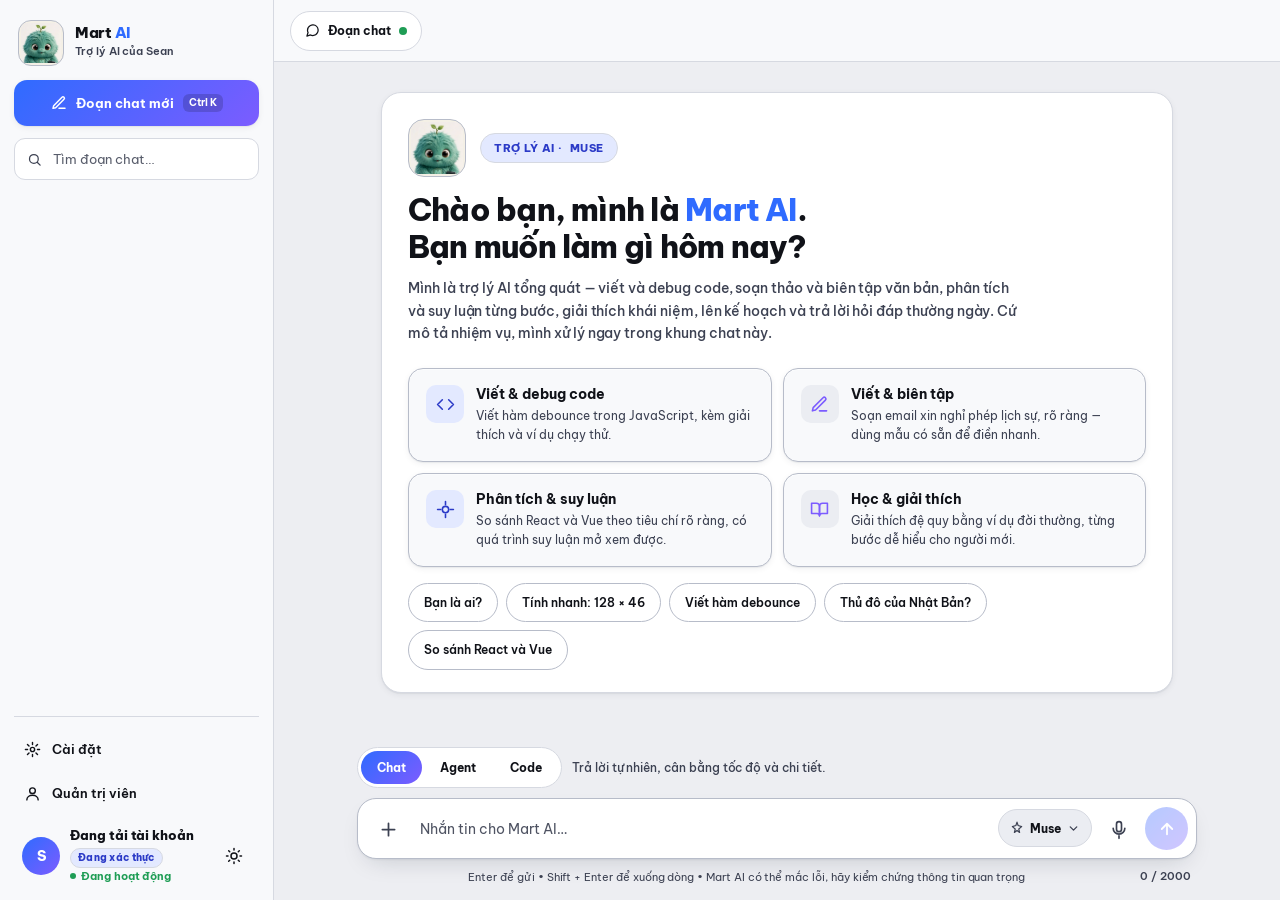
==== muse_router_engine/web/index.html @ 209fff78 "perf(web): shrink chat mascot and remove embedded video" ====
<!doctype html>
<html lang="vi" data-theme="light">
<head>
<meta charset="utf-8" />
<meta name="viewport" content="width=device-width, initial-scale=1, viewport-fit=cover" />
<meta name="color-scheme" content="light dark" />
<link rel="icon" href="[data-uri]" />
<title>Mart AI — Trợ lý AI</title>
<link rel="preconnect" href="https://fonts.googleapis.com" />
<link rel="preconnect" href="https://fonts.gstatic.com" crossorigin />
<link href="https://fonts.googleapis.com/css2?family=Be+Vietnam+Pro:wght@400;500;600;700;800;900&family=JetBrains+Mono:wght@400;600&display=swap" rel="stylesheet" />
<style>
:root, :root[data-theme="light"]{
  --bg:#EDEEF2; --bg-soft:#DFE1E9;
  --surface:#FFFFFF; --surface-2:#EBEDF2; --surface-3:#F8F9FB;
  --ink:#101218; --ink-2:#3C4152; --ink-3:#5B6172;
  --line:#D6D9E1; --line-strong:#B7BCC9;
  --brand:#2F6BFF; --brand-2:#7C5CFF; --brand-deep:#1E4FD6;
  --brand-soft:#E3E9FF; --brand-ink:#2B3AC7; --on-brand:#FFFFFF;
  --grad:linear-gradient(135deg,#2F6BFF 0%,#7C5CFF 100%);
  --accent:#7C5CFF;
  --green:#1F9D55; --green-soft:#DFF5E7;
  --danger:#B3261E;
  --code-bg:#0D1420;
  --shadow-sm:0 1px 2px rgba(15,27,45,.07),0 4px 14px rgba(15,27,45,.07);
  --shadow-md:0 2px 6px rgba(15,27,45,.08),0 16px 38px -14px rgba(15,27,45,.18);
  --shadow-lg:0 24px 60px -16px rgba(15,27,45,.28);
  --r-lg:18px; --r-md:14px; --r-sm:10px;
}
:root[data-theme="dark"]{
  --bg:#0A0C11; --bg-soft:#10131A;
  --surface:#171A22; --surface-2:#21252F; --surface-3:#12141A;
  --ink:#F5F6FA; --ink-2:#C6CAD4; --ink-3:#9BA1AF;
  --line:#2E333F; --line-strong:#454B59;
  --brand:#5B8CFF; --brand-2:#A78BFA; --brand-deep:#5B8CFF;
  --brand-soft:#262C52; --brand-ink:#B9C6FF; --on-brand:#FFFFFF;
  --grad:linear-gradient(135deg,#2F6BFF 0%,#7C5CFF 100%);
  --accent:#A78BFA;
  --green:#34D399; --green-soft:#123527;
  --danger:#FCA5A5;
  --code-bg:#0B0F16;
  --shadow-sm:0 1px 2px rgba(0,0,0,.35),0 4px 14px rgba(0,0,0,.22);
  --shadow-md:0 2px 6px rgba(0,0,0,.4),0 16px 38px -14px rgba(0,0,0,.55);
  --shadow-lg:0 24px 60px -16px rgba(0,0,0,.65);
}
@media (prefers-color-scheme: dark){
  :root:not([data-theme]){
    --bg:#0A0C11; --bg-soft:#10131A;
    --surface:#171A22; --surface-2:#21252F; --surface-3:#12141A;
    --ink:#F5F6FA; --ink-2:#C6CAD4; --ink-3:#9BA1AF;
    --line:#2E333F; --line-strong:#454B59;
    --brand:#5B8CFF; --brand-2:#A78BFA; --brand-deep:#5B8CFF;
    --brand-soft:#262C52; --brand-ink:#B9C6FF; --on-brand:#FFFFFF;
    --grad:linear-gradient(135deg,#2F6BFF 0%,#7C5CFF 100%);
    --accent:#A78BFA;
    --green:#34D399; --green-soft:#123527;
    --danger:#FCA5A5;
    --code-bg:#0B0F16;
    --shadow-sm:0 1px 2px rgba(0,0,0,.35),0 4px 14px rgba(0,0,0,.22);
    --shadow-md:0 2px 6px rgba(0,0,0,.4),0 16px 38px -14px rgba(0,0,0,.55);
    --shadow-lg:0 24px 60px -16px rgba(0,0,0,.65);
  }
}
*{box-sizing:border-box}
html,body{height:100%}
body{margin:0;font-family:"Be Vietnam Pro",system-ui,-apple-system,"Segoe UI",sans-serif;background:var(--bg);color:var(--ink);font-size:16px;line-height:1.65;-webkit-font-smoothing:antialiased;text-rendering:optimizeLegibility}
button{font:inherit;color:inherit;background:none;border:0;cursor:pointer}
input,textarea,select{font:inherit;color:inherit}
::selection{background:var(--brand);color:var(--on-brand)}
svg{flex:none}
h1,h2,h3{margin:0}
code,pre{font-family:"JetBrains Mono",ui-monospace,monospace}

.app{display:grid;grid-template-columns:276px minmax(0,1fr);grid-template-rows:minmax(0,1fr);height:100dvh;overflow:hidden}

/* LEFT */
.sidebar{background:var(--surface-3);border-right:1px solid var(--line-strong);display:flex;flex-direction:column;padding:16px 14px 14px;gap:14px;z-index:40;min-height:0}
.brand{display:flex;align-items:center;gap:11px;padding:2px 6px}
.brand-mark{width:42px;height:42px;border-radius:11px;display:grid;place-items:center;color:var(--on-brand);background:var(--brand);font-weight:900;font-size:18px;letter-spacing:-.04em}
.brand-name{font-size:17.5px;font-weight:800;letter-spacing:-.02em;line-height:1.1}
.brand-name em{font-style:normal;color:var(--brand)}
.brand-sub{font-size:12.5px;color:var(--ink-2);font-weight:600}
.btn-new{display:flex;align-items:center;justify-content:center;gap:9px;width:100%;padding:12px 16px;border-radius:12px;font-weight:700;font-size:14.5px;color:var(--on-brand);background:var(--grad);transition:transform .15s,opacity .15s}
.btn-new:hover{transform:translateY(-1px);opacity:.94}
.btn-new kbd{font-family:inherit;font-size:11px;background:rgba(0,0,0,.16);border-radius:6px;padding:1px 6px;font-weight:700}
.searchbox{display:flex;align-items:center;gap:9px;background:var(--surface);border:1px solid var(--line-strong);border-radius:11px;padding:10px 12px;color:var(--ink-2)}
.searchbox:focus-within{border-color:var(--brand)}
.searchbox input{border:0;background:none;outline:none;width:100%;font-size:14px;color:var(--ink)}
.searchbox input::placeholder{color:var(--ink-2);opacity:.85}
.side-label{font-size:11.5px;font-weight:800;letter-spacing:.09em;text-transform:uppercase;color:var(--ink-2);padding:0 10px;margin:2px 0 7px}
.history{flex:1;overflow-y:auto;min-height:0;display:flex;flex-direction:column;gap:14px;padding-right:2px}
.hist-group{display:flex;flex-direction:column;gap:2px}
.hist-item{display:flex;gap:10px;padding:9px 10px;border-radius:11px;text-align:left;width:100%;transition:background .15s;align-items:flex-start;position:relative}
.hist-item:hover{background:var(--surface-2)}
.hist-item.on{background:var(--brand-soft)}
.hist-ic{width:30px;height:30px;border-radius:8px;background:var(--surface);border:1px solid var(--line);display:grid;place-items:center;color:var(--brand);flex:none;margin-top:1px}
.hist-main{min-width:0;flex:1}
.hist-t{font-size:14px;font-weight:700;line-height:1.4;color:var(--ink);display:-webkit-box;-webkit-line-clamp:1;-webkit-box-orient:vertical;overflow:hidden}
.hist-s{font-size:12.5px;color:var(--ink-2);line-height:1.45;white-space:nowrap;overflow:hidden;text-overflow:ellipsis}
.hist-time{font-size:11.5px;color:var(--ink-2);font-weight:600;flex:none;margin-top:3px;font-variant-numeric:tabular-nums}
.hist-del{position:absolute;right:6px;top:8px;width:24px;height:24px;border-radius:7px;display:none;place-items:center;color:var(--ink-3);background:var(--surface)}
.hist-item:hover .hist-del{display:grid}
.hist-del:hover{color:var(--danger)}
.hist-empty{font-size:13px;color:var(--ink-2);padding:4px 10px}
.side-foot{border-top:1px solid var(--line);padding-top:12px;display:flex;flex-direction:column;gap:2px}
.foot-btn{display:flex;align-items:center;gap:11px;padding:10px 10px;border-radius:10px;font-size:14px;font-weight:600;color:var(--ink);text-align:left;width:100%}
.foot-btn:hover{background:var(--surface-2);color:var(--ink)}
.user-card{display:flex;align-items:center;gap:11px;padding:8px 10px 2px}
.avatar{width:38px;height:38px;border-radius:50%;display:grid;place-items:center;color:var(--on-brand);font-weight:800;font-size:14px;background:var(--grad);flex:none}
.user-card .n{font-size:14px;font-weight:700;line-height:1.2}
.user-card .s{font-size:12.5px;color:var(--green);font-weight:700;display:flex;align-items:center;gap:5px}
.user-card .s::before{content:"";width:6px;height:6px;border-radius:50%;background:var(--green)}

/* CENTER */
.main{display:flex;flex-direction:column;min-width:0;min-height:0;background:var(--bg);position:relative}
.topbar{display:flex;align-items:center;gap:9px;padding:12px 18px;border-bottom:1px solid var(--line-strong);background:var(--surface-3);z-index:20;flex-wrap:wrap}
.pill-chat{display:flex;align-items:center;gap:8px;padding:9px 14px;border-radius:999px;background:var(--surface);border:1px solid var(--line-strong);font-size:13.5px;font-weight:700;color:var(--ink)}
.pill-chat .dotlive{width:8px;height:8px;border-radius:50%;background:var(--green)}
.model-pill{display:flex;align-items:center;gap:7px;padding:9px 13px;border-radius:999px;border:1px solid var(--line-strong);background:var(--surface);font-size:13px;font-weight:700;color:var(--ink-2)}
.model-pill b{color:var(--ink)}
.top-actions{margin-left:auto;display:flex;align-items:center;gap:8px;flex-wrap:wrap}
.chip-btn{display:flex;align-items:center;gap:7px;padding:9px 14px;border-radius:999px;background:var(--surface);border:1px solid var(--line-strong);font-size:13.5px;font-weight:700;color:var(--ink);transition:border-color .15s;max-width:190px}
.chip-btn:hover{border-color:var(--line-strong)}
.chip-btn .lbl{white-space:nowrap;overflow:hidden;text-overflow:ellipsis}
.chip-btn.primary{background:var(--ink);color:var(--bg);border-color:var(--ink)}
.chip-btn .bluedot{width:7px;height:7px;border-radius:50%;background:var(--brand);flex:none}
.icon-btn{width:38px;height:38px;border-radius:10px;display:grid;place-items:center;color:var(--ink);border:1px solid transparent;transition:background .15s,color .15s;position:relative;flex:none}
.icon-btn:hover{background:var(--surface-2);color:var(--ink)}
.only-mobile{display:none}

.chat-scroll{flex:1;min-height:0;overflow-y:auto;scroll-behavior:smooth}
.chat-inner{max-width:800px;margin:0 auto;padding:28px 22px 20px;display:flex;flex-direction:column;gap:24px;width:100%}

/* Welcome */
.welcome{text-align:left;padding:18px 2px 4px;animation:rise .4s ease both}
.welcome .w-top{display:flex;align-items:center;gap:14px;margin-bottom:16px}
.w-av{width:52px;height:52px;border-radius:14px;display:grid;place-items:center;color:var(--on-brand);background:var(--brand);font-weight:900;font-size:22px;flex:none}
.welcome .w-pill{display:inline-flex;align-items:center;gap:7px;font-size:12px;font-weight:800;letter-spacing:.05em;text-transform:uppercase;color:var(--brand-ink);background:var(--brand-soft);border:1px solid var(--line);border-radius:999px;padding:6px 13px}
.welcome h1{font-size:clamp(28px,3.6vw,38px);font-weight:800;letter-spacing:-.025em;line-height:1.2;margin-top:12px;color:var(--ink)}
.welcome h1 .hl{color:var(--brand)}
.welcome p{margin:12px 0 0;font-size:15.5px;color:var(--ink-2);max-width:62ch;line-height:1.7;font-weight:500}
.sugg-grid{display:grid;grid-template-columns:1fr 1fr;gap:11px;margin-top:24px}
.sugg{display:flex;gap:12px;text-align:left;padding:16px 17px;border-radius:var(--r-md);background:var(--surface);border:1px solid var(--line-strong);box-shadow:var(--shadow-sm);transition:border-color .15s,transform .15s;width:100%;align-items:flex-start}
.sugg:hover{border-color:var(--brand);transform:translateY(-2px)}
.sugg .ic{width:38px;height:38px;border-radius:10px;display:grid;place-items:center;flex:none;background:var(--brand-soft);color:var(--brand-ink)}
.sugg .ic.alt{background:var(--surface-2);color:var(--accent)}
.sugg .t{font-size:15px;font-weight:700;line-height:1.35;color:var(--ink);display:block}
.sugg .d{font-size:13.5px;color:var(--ink-2);margin-top:4px;line-height:1.6;display:block}
.chips-row{display:flex;flex-wrap:wrap;gap:8px;margin-top:16px}
.chip-q{padding:9px 15px;border-radius:999px;border:1px solid var(--line-strong);background:var(--surface);font-size:13.5px;font-weight:600;color:var(--ink);transition:all .15s}
.chip-q:hover{border-color:var(--brand);color:var(--brand-ink);background:var(--brand-soft)}

/* Messages */
.msg{display:flex;gap:11px;animation:rise .3s ease both}
@keyframes rise{from{opacity:0;transform:translateY(8px)}to{opacity:1;transform:none}}
.msg .m-av{width:32px;height:32px;border-radius:9px;flex:none;display:grid;place-items:center;font-weight:900;font-size:13px}
.msg.ai .m-av{background:var(--brand);color:var(--on-brand)}
.msg.user{flex-direction:row-reverse}
.msg.user .m-av{background:var(--surface-2);color:var(--ink);border:1px solid var(--line);border-radius:50%;font-size:12px}
.msg .m-body{max-width:min(660px,88%);display:flex;flex-direction:column;gap:6px;min-width:0}
.msg.user .m-body{align-items:flex-end}
.m-name{font-size:12.5px;font-weight:700;color:var(--ink)}
.m-name span{color:var(--ink-2);font-weight:600;margin-left:6px}
.bubble{padding:14px 17px;font-size:15.5px;line-height:1.75;word-break:break-word;color:var(--ink)}
.bubble p{margin:0 0 9px}.bubble p:last-child{margin-bottom:0}
.bubble ul,.bubble ol{margin:4px 0 9px;padding-left:19px}
.bubble li{margin:3px 0}
.bubble code.inline{font-size:13px;background:var(--surface-2);border:1px solid var(--line);padding:1px 6px;border-radius:6px}
.msg.ai .bubble{background:var(--surface);border:1px solid var(--line-strong);box-shadow:var(--shadow-sm);border-radius:4px 14px 14px 14px}
.msg.user .bubble{background:var(--surface-2);border:1px solid var(--line-strong);color:var(--ink);border-radius:14px 4px 14px 14px;white-space:pre-wrap}
.bubble b{font-weight:700}
.bubble .caret{display:inline-block;width:8px;height:15px;background:var(--brand);vertical-align:-2px;margin-left:2px;animation:blinkc .8s steps(1) infinite;border-radius:2px}
@keyframes blinkc{50%{opacity:0}}
.m-actions{display:flex;gap:2px;opacity:0;transition:opacity .15s}
.msg:hover .m-actions{opacity:1}
.m-actions button{width:30px;height:30px;border-radius:8px;display:grid;place-items:center;color:var(--ink-2)}
.m-actions button:hover{background:var(--surface-2);color:var(--ink)}
.m-actions button.liked{color:var(--brand)}
.m-actions button.disliked{color:var(--danger)}
@media (hover:none){.m-actions{opacity:.6}}
.followups{display:flex;flex-wrap:wrap;gap:7px;margin-top:2px}
.followups .chip-q{font-size:12.5px;padding:7px 12px}

/* Reasoning */
.reasoning{border:1px solid var(--line-strong);border-radius:12px;background:var(--surface-3);overflow:hidden;width:min(660px,100%)}
.reasoning summary{cursor:pointer;padding:11px 14px;font-size:13.5px;font-weight:700;color:var(--ink);list-style:none;display:flex;align-items:center;gap:8px}
.reasoning summary::-webkit-details-marker{display:none}
.reasoning summary::before{content:"›";font-size:16px;color:var(--brand);transition:transform .15s}
.reasoning[open ] summary::before{transform:rotate(90deg)}
.reasoning .r-body{padding:0 14px 13px 32px;font-size:14px;color:var(--ink-2);line-height:1.7}
.reasoning .r-body ul{margin:4px 0;padding-left:16px}

/* Code block */
.code-block{margin:10px 0;border-radius:12px;overflow:hidden;border:1px solid #1E293B;background:var(--code-bg);width:min(640px,100%)}
.code-head{display:flex;align-items:center;justify-content:space-between;padding:8px 12px;background:#111827;border-bottom:1px solid #1E293B}
.code-head span{font-size:12px;font-weight:700;letter-spacing:.06em;text-transform:uppercase;color:#CBD5E1;font-family:"JetBrains Mono",monospace}
.code-copy{font-size:12px;font-weight:700;color:#E2E8F0;background:#1E293B;border-radius:7px;padding:5px 10px}
.code-copy:hover{background:#334155}
.code-block pre{margin:0;padding:14px 16px;overflow-x:auto}
.code-block code{font-size:14px;line-height:1.7;color:#F1F5F9;white-space:pre}

/* Steps (Agent) */
.steps{list-style:none;margin:8px 0 0;padding:0;display:flex;flex-direction:column;gap:7px}
.steps li{display:flex;gap:10px;align-items:flex-start;background:var(--surface-3);border:1px solid var(--line-strong);border-radius:10px;padding:10px 13px;font-size:14px;line-height:1.6;color:var(--ink)}
.steps .sn{width:22px;height:22px;border-radius:50%;background:var(--brand-soft);color:var(--brand-ink);display:grid;place-items:center;font-size:11.5px;font-weight:800;flex:none;margin-top:1px}

/* Typing */
.typing{display:flex;gap:5px;padding:15px 17px;background:var(--surface);border:1px solid var(--line);border-radius:4px 14px 14px 14px;width:max-content}
.typing i{width:7.5px;height:7.5px;border-radius:50%;background:var(--brand);animation:blink 1.1s infinite}
.typing i:nth-child(2){animation-delay:.15s}.typing i:nth-child(3){animation-delay:.3s}
@keyframes blink{0%,80%,100%{opacity:.3;transform:translateY(0)}40%{opacity:1;transform:translateY(-3px)}}
</style>
</head>
<style>
/* Composer */
.composer-wrap{padding:10px 20px calc(14px + env(safe-area-inset-bottom));background:linear-gradient(180deg,transparent,var(--bg) 30%);position:relative;z-index:15}
.composer{max-width:800px;margin:0 auto;position:relative}
.mode-bar{display:flex;align-items:center;gap:10px;margin-bottom:10px;flex-wrap:wrap}
.mode-seg{display:flex;background:var(--surface);border:1px solid var(--line);border-radius:999px;padding:3px;gap:2px}
.mode-seg button{padding:8px 17px;border-radius:999px;font-size:13.5px;font-weight:700;color:var(--ink)}
.mode-seg button.on{background:var(--grad);color:var(--on-brand)}
.mode-hint{font-size:12.5px;color:var(--ink-2);font-weight:500}
.attach-menu{position:absolute;left:2px;bottom:calc(100% + 10px);background:var(--surface);border:1px solid var(--line);border-radius:14px;box-shadow:var(--shadow-lg);padding:7px;width:260px;display:none;z-index:30}
.attach-menu.open{display:block;animation:rise .18s ease both}
.attach-menu button{display:flex;align-items:center;gap:11px;width:100%;text-align:left;padding:10px 11px;border-radius:10px;font-size:13.5px;font-weight:600}
.attach-menu button:hover{background:var(--surface-2)}
.attach-menu .am-ic{width:32px;height:32px;border-radius:9px;display:grid;place-items:center;flex:none;background:var(--brand-soft);color:var(--brand-ink)}
.attach-menu .am-s{display:block;font-size:12.5px;color:var(--ink-2);font-weight:500;line-height:1.45}
.composer-box{display:flex;align-items:flex-end;gap:6px;background:var(--surface);border:1.5px solid var(--line-strong);border-radius:18px;padding:8px 8px 8px 10px;box-shadow:var(--shadow-md);transition:border-color .15s,box-shadow .15s}
.composer-box:focus-within{border-color:var(--brand);box-shadow:0 0 0 3px var(--brand-soft),var(--shadow-md)}
.composer-box textarea{flex:1 1 0%;width:0;border:0;outline:none;resize:none;background:none;max-height:132px;padding:10px 5px;font-size:16px;line-height:1.5;min-width:0;color:var(--ink)}
.composer-box textarea::placeholder{color:var(--ink-2);opacity:.9}
.c-btn{width:41px;height:41px;border-radius:50%;display:grid;place-items:center;color:var(--ink-2);transition:background .15s,color .15s;flex:none}
.c-btn:hover{background:var(--surface-2);color:var(--ink)}
.c-btn.rec{color:#fff;background:var(--danger);animation:pulse-red 1.2s infinite}
@keyframes pulse-red{0%{box-shadow:0 0 0 0 rgba(248,113,113,.45)}70%{box-shadow:0 0 0 9px rgba(248,113,113,0)}100%{box-shadow:0 0 0 0 rgba(248,113,113,0)}}
.c-send{width:43px;height:43px;border-radius:50%;display:grid;place-items:center;color:var(--on-brand);flex:none;background:var(--grad);transition:transform .15s,opacity .15s}
.c-send:hover{transform:scale(1.06)}
.c-send:disabled{opacity:.35;transform:none;cursor:default}
.c-stop{width:43px;height:43px;border-radius:50%;display:none;place-items:center;color:var(--bg);flex:none;background:var(--ink)}
.c-stop.show{display:grid}
.composer-meta{display:flex;align-items:center;gap:10px;margin-top:9px;padding:0 6px}
.composer-meta .hint{font-size:12px;color:var(--ink-2);flex:1;text-align:center;line-height:1.5}
.char-count{font-size:12px;color:var(--ink-2);font-weight:600;font-variant-numeric:tabular-nums}
.rec-bar{display:none;align-items:center;gap:10px;background:#2A1215;border:1px solid #5C2222;color:#FCA5A5;border-radius:12px;padding:10px 14px;margin-bottom:10px;font-size:13.5px;font-weight:600}
:root[data-theme="light"] .rec-bar{background:#FDECEC;border-color:#F5C6C6;color:#8F2323}
.rec-bar.show{display:flex}
.rec-bar .rdot{width:9px;height:9px;border-radius:50%;background:var(--danger);animation:blink 1s infinite}
.rec-bar button{margin-left:auto;font-weight:700;color:inherit;text-decoration:underline}

/* RIGHT panel */
.panel{background:var(--surface-3);border-left:1px solid var(--line-strong);display:flex;flex-direction:column;z-index:40;min-height:0;overflow-y:auto}
.panel-top{padding:20px 20px 6px;position:relative}
.bot-av-wrap{display:flex;align-items:center;gap:13px}
.bot-av{width:52px;height:52px;border-radius:14px;display:grid;place-items:center;color:var(--on-brand);background:var(--brand);font-weight:900;font-size:21px;flex:none}
.panel-top h2{font-size:18px;font-weight:800;letter-spacing:-.01em}
.conn{display:inline-flex;align-items:center;gap:6px;font-size:12.5px;font-weight:700;color:var(--green);margin-top:3px}
.panel-top .bot-desc{font-size:13.5px;color:var(--ink-2);margin-top:12px;line-height:1.65}
.panel-tabs{display:flex;gap:4px;margin:14px 16px 4px;background:var(--surface);border:1px solid var(--line);border-radius:12px;padding:4px}
.ptab{flex:1;display:flex;flex-direction:column;align-items:center;gap:3px;padding:9px 1px;border-radius:9px;font-size:12px;font-weight:700;color:var(--ink-2);transition:all .15s;white-space:nowrap;min-width:0}
.ptab:hover{color:var(--ink)}
.ptab.active{background:var(--grad);color:#FFFFFF}
.panel-sec{padding:14px 18px 6px}
.panel-sec .ps-t{font-size:14px;font-weight:800;margin-bottom:10px;color:var(--ink);display:flex;align-items:center;justify-content:space-between}
.panel-sec .ps-t button{font-size:12.5px;font-weight:700;color:var(--brand-ink)}
.info-row{display:flex;justify-content:space-between;gap:12px;font-size:13.5px;padding:9px 2px;border-bottom:1px solid var(--line)}
.info-row:last-child{border-bottom:0}
.info-row .k{color:var(--ink-2)}
.info-row .v{font-weight:700;text-align:right;font-variant-numeric:tabular-nums}
.ctrl-row{display:flex;align-items:center;gap:12px;padding:12px 2px;border-bottom:1px solid var(--line)}
.ctrl-row:last-child{border-bottom:0}
.ctrl-row .ct{flex:1;min-width:0}
.ctrl-row .ct b{font-size:14px;display:block;color:var(--ink)}
.ctrl-row .ct span{font-size:12.5px;color:var(--ink-2);display:block;line-height:1.55;margin-top:2px}
.switch{width:46px;height:27px;border-radius:99px;background:var(--line-strong);position:relative;flex:none;transition:background .2s}
.switch::after{content:"";position:absolute;top:3px;left:3px;width:21px;height:21px;border-radius:50%;background:#fff;box-shadow:0 2px 6px rgba(0,0,0,.3);transition:left .2s}
.switch.on{background:var(--brand)}
.switch.on::after{left:22px}
.select-verb{background:var(--surface);border:1px solid var(--line);border-radius:9px;padding:7px 9px;font-size:13px;font-weight:600;flex:none}
.usage-bar{height:8px;border-radius:99px;background:var(--surface-2);border:1px solid var(--line);overflow:hidden;margin-top:8px}
.usage-bar .fill{height:100%;background:var(--grad);border-radius:99px;transition:width .5s ease}
.usage-note{font-size:12.5px;color:var(--ink-2);margin-top:7px;line-height:1.5}
.cap-list{display:flex;flex-direction:column;gap:8px}
.cap{display:flex;gap:11px;align-items:flex-start;background:var(--surface);border:1px solid var(--line-strong);border-radius:12px;padding:12px 13px;width:100%;text-align:left;transition:border-color .15s}
button.cap:hover{border-color:var(--brand)}
.cap .cap-ic{width:32px;height:32px;border-radius:9px;display:grid;place-items:center;flex:none;background:var(--brand-soft);color:var(--brand-ink)}
.cap .cap-t{font-size:14px;font-weight:700;line-height:1.35;color:var(--ink)}
.cap .cap-s{font-size:12.5px;color:var(--ink-2);line-height:1.55;display:block;margin-top:2px}
.act-list{display:flex;flex-direction:column;gap:8px}
.act-item{display:flex;gap:10px;background:var(--surface);border:1px solid var(--line);border-radius:12px;padding:10px 12px;font-size:13px;width:100%;text-align:left}
.act-item .at{font-weight:700;white-space:nowrap;overflow:hidden;text-overflow:ellipsis;display:block}
.act-item .as{font-size:12.5px;color:var(--ink-2);display:block;white-space:nowrap;overflow:hidden;text-overflow:ellipsis}
.btn-outline{width:100%;padding:11px;border-radius:11px;border:1px solid var(--line-strong);font-weight:700;font-size:13.5px;margin-top:8px;background:var(--surface)}
.btn-outline:hover{border-color:var(--brand)}
.btn-outline.danger{color:var(--danger);border-color:var(--line)}
.ctx-note{font-size:13.5px;color:var(--ink-2);line-height:1.65;background:var(--surface);border:1px solid var(--line-strong);border-radius:12px;padding:13px 14px}

/* Modal */
.modal-wrap{position:fixed;inset:0;z-index:80;display:none;place-items:center;padding:18px}
.modal-wrap.open{display:grid}
.modal-bg{position:absolute;inset:0;background:rgba(0,0,0,.55);backdrop-filter:blur(3px)}
.modal{position:relative;background:var(--surface);border:1px solid var(--line);border-radius:18px;box-shadow:var(--shadow-lg);width:min(440px,100%);max-height:86dvh;overflow-y:auto;padding:22px;animation:rise .25s ease both}
.modal h3{font-size:17px;font-weight:800;display:flex;align-items:center;gap:9px}
.modal .m-sub{font-size:13.5px;color:var(--ink-2);margin:5px 0 16px;line-height:1.6}
.set-row{display:flex;align-items:center;gap:12px;padding:13px 2px;border-bottom:1px solid var(--line)}
.set-row:last-of-type{border-bottom:0}
.set-row .st{flex:1;min-width:0}
.set-row .st b{font-size:14px;display:block}
.set-row .st span{font-size:12.5px;color:var(--ink-2);line-height:1.5;display:block;margin-top:2px}
.seg{display:flex;background:var(--surface-2);border:1px solid var(--line);border-radius:11px;padding:3px;gap:3px;flex:none}
.seg button{padding:6px 12px;border-radius:8px;font-size:12.5px;font-weight:700;color:var(--ink-2)}
.seg button.on{background:var(--surface);color:var(--ink);box-shadow:var(--shadow-sm)}
.modal .m-foot{display:flex;gap:9px;margin-top:18px}
.btn-ghost{flex:1;padding:12px;border-radius:11px;border:1px solid var(--line);font-weight:700;font-size:14px}
.btn-solid{flex:1;padding:12px;border-radius:11px;background:var(--grad);color:var(--on-brand);font-weight:700;font-size:14px}
.btn-danger-soft{width:100%;padding:11px;border-radius:11px;background:#2A1215;color:#FCA5A5;font-weight:700;font-size:13.5px;margin-top:10px}
:root[data-theme="light"] .btn-danger-soft{background:#FDECEC;color:#B02A2A}

.toast{position:fixed;left:50%;bottom:26px;transform:translate(-50%,80px);z-index:95;background:var(--ink);color:var(--bg);font-size:13.5px;font-weight:600;padding:12px 19px;border-radius:12px;box-shadow:var(--shadow-lg);display:flex;gap:9px;align-items:center;opacity:0;transition:all .35s cubic-bezier(.2,.9,.3,1.2);pointer-events:none;max-width:calc(100vw - 32px)}
.toast.show{transform:translate(-50%,0);opacity:1}
.toast .tk{color:var(--brand);flex:none}
.scrim{position:fixed;inset:0;background:rgba(0,0,0,.5);z-index:35;opacity:0;pointer-events:none;transition:opacity .25s}
.scrim.show{opacity:1;pointer-events:auto}
.chat-scroll::-webkit-scrollbar,.history::-webkit-scrollbar,.panel::-webkit-scrollbar{width:8px}
.chat-scroll::-webkit-scrollbar-thumb,.history::-webkit-scrollbar-thumb,.panel::-webkit-scrollbar-thumb{background:var(--line-strong);border-radius:99px;border:2px solid transparent;background-clip:content-box}
.code-block pre::-webkit-scrollbar{height:8px}
.code-block pre::-webkit-scrollbar-thumb{background:#334155;border-radius:99px}

@media (max-width:1240px){.app{grid-template-columns:252px minmax(0,1fr)}}
@media (max-width:1080px){
  .app{grid-template-columns:252px minmax(0,1fr)}
  .only-mobile{display:grid}
  .chip-btn .lbl-admin{display:none}
}
@keyframes panelIn{from{transform:translateX(48px);opacity:0}to{transform:none;opacity:1}}
@keyframes sideIn{from{transform:translateX(-48px);opacity:0}to{transform:none;opacity:1}}
@media (max-width:760px){
  .app{grid-template-columns:minmax(0,1fr)}
  .sidebar{position:fixed;top:0;left:0;bottom:0;width:min(292px,88vw);display:none;box-shadow:var(--shadow-lg);z-index:45}
  .sidebar.open{display:flex;animation:sideIn .3s ease both}
  .sugg-grid{grid-template-columns:1fr}
  .chat-inner{padding:20px 14px 16px;gap:19px}
  .topbar{padding:10px 12px}
  .composer-wrap{padding:10px 11px calc(11px + env(safe-area-inset-bottom))}
  .chip-btn{padding:8px 10px}
  .chip-btn .lbl-web{display:none}
  .msg .m-body{max-width:88%}
  .m-name{display:none}
  .welcome{padding-top:8px}
  .mode-hint{display:none}
}
@media (prefers-reduced-motion: reduce){
  *,*::before,*::after{animation-duration:.01ms!important;transition-duration:.01ms!important;scroll-behavior:auto!important}
}
/* ===== v8: Chọn model · Quản trị Pool riêng · Xem theo quyền · Dễ đọc ===== */
body{font-size:16.5px}
.bubble{font-size:16px}
.welcome p{font-size:16px}
.role-badge{font-size:11px;font-weight:800;letter-spacing:.03em;padding:4px 9px;border-radius:999px;background:var(--brand-soft);color:var(--brand-ink);border:1px solid var(--line);flex:none;white-space:nowrap}
body.user-view .admin-only{display:none!important}
.user-only{display:none}
body.user-view .user-only{display:block}
.model-wrap{position:relative}
.model-btn{display:flex;align-items:center;gap:8px;padding:9px 13px;border-radius:999px;border:1px solid var(--line-strong);background:var(--surface);font-size:13.5px;font-weight:700;color:var(--ink-2);max-width:100%}
.model-btn b{color:var(--ink);white-space:nowrap}
.model-btn:hover{border-color:var(--brand)}
.model-menu{position:absolute;top:calc(100% + 8px);left:0;width:min(370px,88vw);background:var(--surface);border:1px solid var(--line-strong);border-radius:16px;box-shadow:var(--shadow-lg);padding:8px;display:none;z-index:60}
.model-menu.open{display:block;animation:rise .18s ease both}
.model-menu .mm-head{font-size:11.5px;font-weight:800;letter-spacing:.07em;text-transform:uppercase;color:var(--ink-2);padding:8px 10px 6px}
.model-opt{display:flex;gap:11px;width:100%;text-align:left;padding:11px 10px;border-radius:12px;align-items:flex-start}
.model-opt:hover{background:var(--surface-2)}
.model-opt.on{background:var(--brand-soft)}
.model-opt .mo-t{font-size:14.5px;font-weight:800;color:var(--ink);display:block}
.model-opt .mo-d{font-size:13px;color:var(--ink-2);line-height:1.55;display:block;margin-top:2px}
.model-opt .mo-check{margin-left:auto;color:var(--brand);opacity:0;flex:none;margin-top:2px}
.model-opt.on .mo-check{opacity:1}
.model-menu .mm-foot{font-size:12.5px;color:var(--ink-2);padding:9px 10px 6px;border-top:1px solid var(--line);margin-top:4px;line-height:1.55}
.roleview-banner{display:flex;align-items:center;gap:12px;flex-wrap:wrap;padding:10px 18px;background:var(--brand-soft);border-bottom:1px solid var(--line-strong);font-size:13.5px;color:var(--ink);line-height:1.55}
.roleview-banner[hidden]{display:none}
.roleview-banner button{margin-left:auto;font-weight:800;color:var(--brand-ink);text-decoration:underline;flex:none}
.admin-view{display:none;grid-column:2/-1;grid-row:1;overflow-y:auto;min-height:0;background:var(--bg)}
body.admin-open .main{display:none}
body.admin-open .admin-view{display:block}
.admin-inner{max-width:1060px;margin:0 auto;padding:26px 26px 60px;display:flex;flex-direction:column;gap:32px}
.admin-head{display:flex;align-items:flex-start;gap:14px;flex-wrap:wrap}
.admin-head h2{font-size:24px;font-weight:800;letter-spacing:-.02em;color:var(--ink)}
.admin-head p{color:var(--ink-2);font-size:14.5px;margin-top:5px;line-height:1.65;max-width:64ch}
.admin-head .ah-actions{margin-left:auto;display:flex;gap:8px;flex-wrap:wrap}
.btn-admin-ghost{padding:10px 15px;border-radius:11px;border:1px solid var(--line-strong);background:var(--surface);font-weight:700;font-size:13.5px;color:var(--ink)}
.btn-admin-ghost:hover{border-color:var(--brand)}
.btn-admin-solid{padding:10px 15px;border-radius:11px;background:var(--grad);color:var(--on-brand);font-weight:700;font-size:13.5px}
.admin-sec-t{font-size:17px;font-weight:800;display:flex;align-items:center;gap:10px;flex-wrap:wrap;color:var(--ink)}
.admin-sec-d{font-size:13.5px;color:var(--ink-2);margin-top:6px;line-height:1.65;max-width:78ch}
.stats-strip{display:grid;grid-template-columns:repeat(4,1fr);gap:11px;margin-top:14px}
.stat-card{background:var(--surface);border:1px solid var(--line-strong);border-radius:14px;padding:14px 16px}
.stat-card .sl{font-size:11.5px;font-weight:800;letter-spacing:.05em;text-transform:uppercase;color:var(--ink-2)}
.stat-card .sv{font-size:20px;font-weight:800;margin-top:5px;font-variant-numeric:tabular-nums;color:var(--ink)}
.stat-card .ss{font-size:12.5px;color:var(--ink-2);margin-top:2px}
.pool-list{display:flex;flex-direction:column;gap:11px;margin-top:14px}
.node-card{background:var(--surface);border:1px solid var(--line-strong);border-radius:16px;padding:16px 18px}
.node-top{display:flex;align-items:center;gap:9px;flex-wrap:wrap}
.node-name{font-size:15.5px;font-weight:800;color:var(--ink)}
.chip-mini{font-size:11.5px;font-weight:800;padding:3px 9px;border-radius:999px;border:1px solid var(--line);background:var(--surface-2);color:var(--ink-2);white-space:nowrap}
.st-ready{background:var(--brand-soft);color:var(--brand-ink)}
.st-running{background:var(--surface-2);color:var(--accent);border-color:var(--line-strong)}
.st-bad{background:#FDECEC;color:#8F2323;border-color:#F0B9B9}
.node-actions{margin-left:auto;display:flex;gap:6px;flex-wrap:wrap}
.node-actions button{font-size:12.5px;font-weight:700;padding:7px 11px;border-radius:9px;border:1px solid var(--line-strong);background:var(--surface);color:var(--ink)}
.node-actions button:hover{border-color:var(--brand)}
.node-actions button.danger-armed{border-color:var(--danger);color:var(--danger)}
.meter{margin-top:11px}
.meter .m-row{display:flex;justify-content:space-between;font-size:13px;gap:12px}
.meter .m-row .mk{color:var(--ink-2);font-weight:600}
.meter .m-row .mv{font-weight:700;text-align:right;color:var(--ink)}
.meter .bar{height:7px;border-radius:99px;background:var(--surface-2);border:1px solid var(--line);overflow:hidden;margin-top:5px}
.meter .bar i{display:block;height:100%;background:var(--grad);border-radius:99px}
.node-meta{display:flex;flex-wrap:wrap;gap:5px 18px;margin-top:12px;font-size:12.5px;color:var(--ink-2)}
.node-meta b{color:var(--ink);font-weight:700}
.node-detail{font-size:12.5px;color:var(--ink-2);margin-top:8px}
.admin-card{background:var(--surface);border:1px solid var(--line-strong);border-radius:16px;padding:18px;margin-top:14px}
.strat-grid{display:grid;grid-template-columns:repeat(3,1fr);gap:11px}
.strat-card{text-align:left;border:1.5px solid var(--line-strong);border-radius:14px;padding:14px 15px;background:var(--surface);width:100%;color:var(--ink)}
.strat-card:hover{border-color:var(--brand)}
.strat-card.on{border-color:var(--brand);background:var(--brand-soft)}
.strat-card .st-t{font-size:14.5px;font-weight:800;display:block}
.strat-card .st-v{font-size:11.5px;font-weight:700;color:var(--brand-ink);font-family:"JetBrains Mono",monospace;display:block;margin-top:2px}
.strat-card .st-d{font-size:13px;color:var(--ink-2);line-height:1.6;display:block;margin-top:6px}
.form-grid{display:grid;grid-template-columns:1fr 1fr;gap:11px}
.field label{display:block;font-size:12.5px;font-weight:700;color:var(--ink-2);margin-bottom:6px}
.field input,.field select,.field textarea{width:100%;background:var(--surface);border:1px solid var(--line-strong);border-radius:11px;padding:11px 12px;font-size:14px;color:var(--ink);outline:none}
.field input:focus,.field select:focus,.field textarea:focus{border-color:var(--brand)}
.users-list{display:flex;flex-direction:column;gap:10px;margin-top:14px}
.user-row{display:flex;gap:13px;align-items:flex-start;background:var(--surface);border:1px solid var(--line-strong);border-radius:14px;padding:14px 16px;flex-wrap:wrap}
.user-row .u-av{width:40px;height:40px;border-radius:50%;background:var(--surface-2);border:1px solid var(--line);display:grid;place-items:center;font-weight:800;flex:none;color:var(--ink)}
.user-row .u-main{flex:1;min-width:210px}
.user-row .u-name{font-size:14.5px;font-weight:800;color:var(--ink)}
.user-row .u-sub{font-size:12.5px;color:var(--ink-2);margin-top:1px}
.user-row .u-counts{display:flex;flex-wrap:wrap;gap:5px 16px;font-size:12.5px;color:var(--ink-2);margin-top:7px}
.user-row .u-counts b{color:var(--ink)}
.user-row .u-actions{display:flex;gap:6px;flex-wrap:wrap}
.user-row .u-actions button{font-size:12.5px;font-weight:700;padding:8px 11px;border-radius:9px;border:1px solid var(--line-strong);background:var(--surface);color:var(--ink)}
.user-row .u-actions button.danger-armed{border-color:var(--danger);color:var(--danger)}
.user-row.off{opacity:.6}
.lock-note{display:flex;gap:10px;background:var(--brand-soft);border:1px solid var(--line-strong);border-radius:12px;padding:12px 14px;font-size:13.5px;line-height:1.65;color:var(--ink);margin-top:14px}
@media (max-width:1080px){.admin-view{grid-column:1/-1}.strat-grid{grid-template-columns:1fr}.stats-strip{grid-template-columns:1fr 1fr}}
@media (max-width:760px){.admin-inner{padding:20px 14px 48px}.form-grid{grid-template-columns:1fr}.model-btn .lbl-mode-extra{display:none}}

/* ===== v9: Tối ưu toàn bộ giao diện + Logo động Mart ===== */
/* Mascot động: thân bồng bềnh, chớp mắt, tia sáng nhấp nháy; khi AI đang nghĩ thì nhịp nhanh + mắt nhìn lên */
.mascot{display:grid;place-items:center;width:100%;height:100%;padding:2px}
.mascot-svg{width:100%;height:100%;overflow:visible;animation:mascotFloat 3.8s ease-in-out infinite;transform-origin:50% 60%}
.mascot-svg .m-body{fill:#0E7C5F}
.mascot-svg .m-face{fill:#FFF6E8}
.mascot-svg .m-eyes{fill:#1C2B23;transform-box:fill-box;transform-origin:center;animation:mascotBlink 4.8s ease-in-out infinite}
.mascot-svg .m-cheek{fill:#F2A183;opacity:.6}
.mascot-svg .m-mouth{stroke:#1C2B23;stroke-width:2.1;stroke-linecap:round;fill:none}
.mascot-svg .m-spark{fill:#E8930C;transform-box:fill-box;transform-origin:center;animation:mascotSpark 2.8s ease-in-out infinite}
@keyframes mascotFloat{0%,100%{transform:translateY(0) rotate(0deg)}50%{transform:translateY(-2.6px) rotate(-1.2deg)}}
@keyframes mascotBlink{0%,91%,100%{transform:scaleY(1)}94.5%{transform:scaleY(.08)}}
@keyframes mascotSpark{0%,100%{transform:scale(.82) rotate(0deg);opacity:.75}50%{transform:scale(1.15) rotate(18deg);opacity:1}}
body.is-thinking .mascot-svg{animation-duration:1.15s}
body.is-thinking .mascot-svg .m-eyes{animation:mascotThink 1.15s ease-in-out infinite}
body.is-thinking .mascot-svg .m-spark{animation-duration:.9s}
@keyframes mascotThink{0%,100%{transform:translateY(0)}50%{transform:translateY(-1.6px)}}
.brand-mark,.w-av,.bot-av,.msg.ai .m-av{background:var(--brand-soft);border:1px solid var(--line);color:inherit;overflow:visible}
.msg.ai .m-av{padding:1px}

/* Nhịp & bề mặt chung */
:focus-visible{outline:2px solid var(--brand);outline-offset:2px;border-radius:6px}
.app{grid-template-columns:274px minmax(0,1fr)}
.sidebar{padding:18px 14px 14px;gap:12px}
.brand{padding:2px 4px}
.brand-mark{width:46px;height:46px;border-radius:13px}
.brand-sub{margin-top:2px}
.btn-new{height:46px;border-radius:13px;box-shadow:var(--shadow-sm)}
.searchbox{height:42px;padding:0 12px}
.history{gap:16px}
.hist-item{padding:10px;border-radius:12px;gap:9px}
.hist-item:hover .hist-time{opacity:0}
.hist-del{top:9px;right:7px;box-shadow:var(--shadow-sm);border:1px solid var(--line)}
.side-foot{gap:4px}
.user-card{display:flex;align-items:center;gap:10px;padding:10px 8px 2px;min-width:0}
.user-info{flex:1;min-width:0}
.user-info .n{font-size:14.5px;font-weight:800;line-height:1.25;display:flex;align-items:center;gap:7px;white-space:nowrap;overflow:hidden}
.user-info .s{font-size:12.5px;color:var(--green);font-weight:700;display:flex;align-items:center;gap:5px;white-space:nowrap;margin-top:1px}
.user-info .s::before{content:"";width:6px;height:6px;border-radius:50%;background:var(--green);flex:none}
.user-card .icon-btn{width:34px;height:34px;margin-left:0}

/* Thanh trên: một hàng gọn, chiều cao đồng nhất */
.topbar{flex-wrap:nowrap;padding:10px 16px;gap:8px;min-height:62px}
.pill-chat,.model-btn,.chip-btn{height:40px;padding-top:0;padding-bottom:0;align-items:center}
.pill-chat{flex:none;white-space:nowrap}
.pill-chat span{white-space:nowrap}
.model-wrap{flex:none}
.model-btn{flex:none;width:max-content}
.model-btn span{white-space:nowrap}
.model-btn b{overflow:hidden;text-overflow:ellipsis}
.top-actions{flex-wrap:nowrap}
.chip-btn.primary{background:var(--grad);border-color:transparent;color:var(--on-brand)}

/* Khung chat & màn chào dạng thẻ hero (hết bị cắt ở mép trên) */
.chat-inner{max-width:820px;padding:30px 24px 22px;gap:26px}
.welcome{background:var(--surface);border:1px solid var(--line);border-radius:20px;padding:26px 26px 22px;box-shadow:var(--shadow-sm);animation:rise .4s ease both}
.welcome .w-top{margin-bottom:14px}
.w-av{width:58px;height:58px;border-radius:16px;padding:3px}
.welcome h1{font-size:clamp(27px,3.4vw,36px)}
.welcome .sugg{background:var(--surface-3)}
.sugg{min-height:94px;border-radius:15px}
.sugg:hover{box-shadow:var(--shadow-md)}
.msg .m-body{max-width:min(680px,88%)}
.msg.ai .bubble{border-radius:6px 16px 16px 16px}
.msg.user .bubble{border-radius:16px 6px 16px 16px}
.reasoning{border-radius:14px}

/* Ô nhập */
.composer-wrap{padding-top:8px}
.mode-seg button{padding:7px 16px}
.composer-box{border-radius:19px}

/* Panel phải: tab ngang gọn, khoảng cách đều */
.panel-top{padding:18px 20px 4px}
.bot-av{width:56px;height:56px;border-radius:16px;padding:3px}
.panel-tabs{margin:14px 16px 2px;border-radius:13px}
.ptab{flex-direction:row;justify-content:center;gap:6px;padding:10px 2px;font-size:12.5px;border-radius:10px}
.panel-sec{padding:16px 18px 4px}
.act-item{align-items:flex-start}
.act-item .at,.act-item .as{white-space:normal;display:-webkit-box;-webkit-line-clamp:2;-webkit-box-orient:vertical;overflow:hidden}

/* Quản trị & modal */
.admin-inner{gap:28px;padding-top:28px}
.node-card,.admin-card,.stat-card,.user-row{border-radius:15px}
.modal{border-radius:20px}

@media (max-width:1240px){.app{grid-template-columns:258px minmax(0,1fr)}.topbar{flex-wrap:wrap;min-height:0}}
@media (max-width:760px){
  .welcome{padding:19px 17px 16px;border-radius:17px}
  .chat-inner{padding:18px 12px 16px}
  .topbar{padding:9px 10px}
  .pill-chat{display:none}
  .model-wrap{flex:1 1 auto;min-width:0}
  .model-btn{max-width:100%;overflow:hidden}
  .model-btn span:first-of-type{overflow:hidden;text-overflow:ellipsis}
  .user-card{padding-bottom:4px}
}
@media (prefers-reduced-motion: reduce){
  .mascot-svg,.mascot-svg .m-eyes,.mascot-svg .m-spark{animation:none!important}
}

/* ===== v10: Điều khiển mô hình + Pool vào Cài đặt (chỉ Admin) · Chọn model trong ô nhập ===== */
/* Nhóm trong modal Cài đặt */
.set-group-t{font-size:13.5px;font-weight:800;color:var(--ink);margin:18px 0 2px;padding-top:16px;border-top:1px solid var(--line);display:flex;align-items:center;justify-content:space-between;gap:8px}
#setModelBlock .info-row{font-size:13.5px;padding:9px 2px}
#setModelBlock .set-row:last-of-type{border-bottom:1px solid var(--line)}

/* Chọn model nằm trong ô nhập, giữa vùng gõ chữ và nút mic / gửi */
.composer-model{flex:none;align-self:flex-end;margin-bottom:3px}
.model-btn-in{height:38px;padding:0 11px;gap:6px;border-radius:999px;background:var(--surface-2);border:1px solid var(--line);font-size:13px;width:max-content}
.model-btn-in:hover{border-color:var(--brand)}
.model-btn-in b{max-width:118px;overflow:hidden;text-overflow:ellipsis}
.composer-model .model-menu{top:auto;bottom:calc(100% + 10px);left:auto;right:0}
@media (max-width:760px){
  .composer-model{flex:none;margin-bottom:3px}
  .model-btn-in{height:37px;padding:0 9px}
  .model-btn-in b{max-width:58px}
  .composer-model{position:static}
  .composer-model .model-menu{left:0;right:0;width:auto;bottom:calc(100% + 8px)}
}

/* ===== v11: Sửa vỡ ô nhập mobile — textarea giữ phần rộng nhất, pill model chỉ còn icon trên màn hẹp ===== */
.composer,.composer-box{min-width:0;max-width:100%}
.composer-box{width:100%}
.composer-box .c-btn,.composer-box .c-send,.composer-box .c-stop{flex:none}
.composer-model{min-width:0}
.model-btn-in{min-width:0}
@media (max-width:760px){
  .composer-box{gap:4px;padding:6px 6px 6px 8px;border-radius:16px}
  .composer-box textarea{flex:1 1 0%;min-width:0;width:0;padding:9px 2px}
  .composer-box .c-btn{width:36px;height:36px}
  .composer-box .c-send,.composer-box .c-stop{width:38px;height:38px}
  .composer-model{flex:0 0 auto;align-self:flex-end;margin-bottom:2px;position:static}
  .model-btn-in{width:38px;height:38px;padding:0;justify-content:center;border-radius:50%;gap:0}
  .model-btn-in b,.model-btn-in>svg:last-child{display:none}
  .composer-model .model-menu{left:0;right:0;width:auto;bottom:calc(100% + 8px)}
}
@media (max-width:380px){
  .composer-box{gap:3px;padding:5px 5px 5px 6px}
  .composer-box .c-btn{width:34px;height:34px}
  .composer-box .c-send,.composer-box .c-stop{width:37px;height:37px}
  .model-btn-in{width:36px;height:36px}
}
/* Nhóm đầu tiên trong khối Admin của Cài đặt không cần đường kẻ trên trùng */
#setModelBlock .set-group-t:first-child{margin-top:8px;padding-top:10px;border-top:0}

/* ===== v12: Ô nhập mobile 2 hàng — textarea trọn hàng trên; hàng dưới: đính kèm · pill chọn model · mic · gửi =====
   Khắc phục ô gõ chữ bị bóp thành cột dọc khi pill model chiếm chỗ cố định ở khổ hẹp */
@media (max-width:760px){
  .composer-box{flex-wrap:wrap;align-items:center;column-gap:3px;row-gap:2px;padding:8px 8px 7px}
  .composer-box textarea{order:-1;flex:1 1 100%;width:100%;min-width:0;padding:8px 6px 5px}
  .composer-model{order:0;flex:0 1 auto;min-width:0;align-self:center;margin:0 auto 0 1px}
  .composer-box .model-btn-in{width:auto;max-width:100%;height:38px;padding:0 10px;border-radius:999px;gap:5px;justify-content:flex-start}
  .composer-box .model-btn-in b{display:block;max-width:92px}
  .composer-box .model-btn-in>svg:last-child{display:block}
  .composer-box .c-btn,.composer-box .c-send,.composer-box .c-stop{align-self:center}
}

/* ===== v13: Menu model quét từ Pool — trạng thái quét, nguồn tài khoản/AI, nút quét lại ===== */
.model-menu{max-height:min(72dvh,580px);overflow-y:auto}
.scan-row{display:flex;align-items:center;gap:8px;padding:0 10px 8px}
.scan-status{font-size:12.5px;color:var(--ink-2);flex:1;line-height:1.45;font-weight:600}
.scan-btn{font-size:12.5px;font-weight:800;color:var(--brand-ink);border:1px solid var(--line-strong);background:var(--surface);border-radius:999px;padding:6px 13px;flex:none}
.scan-btn:hover{border-color:var(--brand)}
.scan-btn:disabled{opacity:.5;cursor:default}
.scan-loading{display:flex;align-items:center;gap:10px;padding:13px 10px;font-size:13.5px;color:var(--ink-2);font-weight:600;line-height:1.55}
.spinner{width:16px;height:16px;border-radius:50%;border:2.5px solid var(--line-strong);border-top-color:var(--brand);animation:spinScan .7s linear infinite;flex:none}
@keyframes spinScan{to{transform:rotate(360deg)}}
.mo-meta{display:flex;align-items:center;gap:6px;flex-wrap:wrap;margin-top:4px}
.mo-src{font-size:12px;font-weight:700;color:var(--ink-2)}
.model-opt:disabled{opacity:.55;cursor:not-allowed}
.model-opt:disabled:hover{background:none}
@media (prefers-reduced-motion: reduce){.spinner{animation:none}}

/* ===== v14: Logo mascot thật (lông xù) + hiệu ứng khi AI làm việc khi có lệnh ===== */
.brand-mark,.w-av,.msg.ai .m-av{background:#F4F0E6;border:1px solid var(--line-strong);overflow:hidden;padding:0;transition:box-shadow .25s ease}
.mascot{display:block;width:100%;height:100%;overflow:hidden;border-radius:inherit}
.mascot img{width:100%;height:100%;object-fit:cover;object-position:50% 42%;display:block;animation:mascotBob 4.4s ease-in-out infinite}
@keyframes mascotBob{0%,100%{transform:scale(1.12) translateY(0) rotate(0deg)}50%{transform:scale(1.16) translateY(-2.5%) rotate(-1.6deg)}}
body.is-thinking .mascot img{animation-duration:1.25s}
body.is-thinking .brand-mark,body.is-working .brand-mark{box-shadow:0 0 0 2px var(--brand),0 0 0 6px var(--brand-soft)}
body.is-thinking .dotlive,body.is-working .dotlive{background:var(--brand);animation:livePulse 1s ease-in-out infinite}
@keyframes livePulse{0%,100%{box-shadow:0 0 0 0 var(--brand-soft)}50%{box-shadow:0 0 0 5px var(--brand-soft)}}
.msg.ai.is-live .m-av{animation:avRing 1.05s ease-in-out infinite}
@keyframes avRing{0%,100%{box-shadow:0 0 0 2px var(--brand),0 0 0 4px var(--brand-soft)}50%{box-shadow:0 0 0 2px var(--brand-2),0 0 0 8px var(--brand-soft)}}
.msg.ai.is-live .mascot img{animation:imgType .36s ease-in-out infinite alternate}
@keyframes imgType{from{transform:scale(1.14) translateY(1.5%) rotate(-1.4deg)}to{transform:scale(1.14) translateY(-2%) rotate(1.4deg)}}
.m-av.celebrate{animation:avJump 1.25s cubic-bezier(.3,1.5,.4,1)}
@keyframes avJump{0%{transform:translateY(0)}32%{transform:translateY(-6px) rotate(-4deg)}52%{transform:translateY(0)}72%{transform:translateY(-3px) rotate(2deg)}100%{transform:translateY(0)}}
.m-live{color:var(--brand-ink);font-weight:700;white-space:nowrap}
.live-dots{display:inline-flex;gap:3px;margin-left:5px;vertical-align:middle}
.live-dots i{width:4.5px;height:4.5px;border-radius:50%;background:var(--brand);animation:blink 1.1s infinite}
.live-dots i:nth-child(2){animation-delay:.15s}.live-dots i:nth-child(3){animation-delay:.3s}
/* Thẻ trạng thái gọn, không nhúng video nặng vào ứng dụng */
.work-stage{width:56px;height:56px;flex:none;border-radius:18px;overflow:hidden;border:1px solid var(--line-strong);box-shadow:var(--shadow-md);background:#F4F0E6}
.work-avatar{width:100%;height:100%;object-fit:cover;display:block}
.work-card{background:var(--surface);border:1px solid var(--line-strong);box-shadow:var(--shadow-sm);border-radius:6px 16px 16px 16px;padding:13px 16px;min-width:min(320px,72vw)}
.work-status{display:flex;align-items:center;font-size:15px;font-weight:800;color:var(--ink)}
.work-sub{font-size:12.5px;color:var(--ink-2);margin-top:2px;font-weight:600}
.work-bar{height:5px;border-radius:99px;background:var(--surface-2);overflow:hidden;margin-top:11px;position:relative}
.work-bar i{position:absolute;top:0;left:0;height:100%;width:36%;border-radius:99px;background:var(--grad);animation:workSlide 1.1s ease-in-out infinite alternate}
@keyframes workSlide{from{transform:translateX(-24%)}to{transform:translateX(268%)}}
@media (max-width:760px){.work-stage{width:48px;height:48px;border-radius:12px}.work-card{min-width:0}}
@media (prefers-reduced-motion: reduce){
  .mascot img,.msg.ai.is-live .m-av,.m-av.celebrate,.work-bar i,.live-dots i,body.is-thinking .dotlive,body.is-working .dotlive{animation:none!important}
}

/* ===== v15: Logo PHẢI cho thấy rõ thao tác làm việc — vòng xoay tiến độ + huy hiệu đang gõ ngay trên logo,
   dòng trạng thái dưới tên, thẻ làm việc lớn hơn + checklist từng bước, giai đoạn làm việc đủ lâu để nhìn rõ ===== */
.brand-mark,.w-av{position:relative;overflow:visible}
.brand-mark .mascot,.w-av .mascot{border-radius:inherit}
/* Vòng xoay tiến độ quanh logo: chỉ hiện khi Mart đang nghĩ / đang làm việc */
.logo-ring{position:absolute;inset:-6px;border-radius:50%;border:3px solid var(--brand-soft);border-top-color:var(--brand);border-right-color:var(--brand-2);opacity:0;pointer-events:none;z-index:2}
body.is-thinking .logo-ring,body.is-working .logo-ring{opacity:1;animation:logoRingSpin .8s linear infinite}
@keyframes logoRingSpin{to{transform:rotate(360deg)}}
/* Huy hiệu “đang gõ phím”: pill gradient ở góc logo với 3 chấm nảy liên tục */
.logo-work-badge{position:absolute;right:-9px;bottom:-9px;z-index:3;display:none;align-items:center;gap:3.5px;background:var(--grad);border:2px solid var(--surface-3);border-radius:999px;padding:5px 7px;box-shadow:var(--shadow-md)}
.logo-work-badge i{width:4.5px;height:4.5px;border-radius:50%;background:#fff;animation:blink 1s infinite}
.logo-work-badge i:nth-child(2){animation-delay:.15s}
.logo-work-badge i:nth-child(3){animation-delay:.3s}
body.is-thinking .logo-work-badge,body.is-working .logo-work-badge{display:flex;animation:badgePop .25s ease both}
@keyframes badgePop{from{transform:scale(.5)}to{transform:scale(1)}}
/* Khi làm việc, logo nhún gõ phím nhanh và mạnh hơn hẳn nhịp bồng bềnh lúc nghỉ */
body.is-thinking .brand-mark .mascot img,body.is-working .brand-mark .mascot img,
body.is-thinking .w-av .mascot img,body.is-working .w-av .mascot img{animation:logoWorkKeys .36s ease-in-out infinite alternate}
@keyframes logoWorkKeys{from{transform:scale(1.15) translateY(2.5%) rotate(-2.2deg)}to{transform:scale(1.15) translateY(-3%) rotate(2.2deg)}}
/* Dòng trạng thái ngay dưới tên Mart AI: “Trợ lý AI cá nhân” nhường chỗ cho “Đang làm việc…” + thanh chạy */
.brand-txt{min-width:0}
.brand-work-line{display:none;align-items:center;gap:6px;font-size:12.5px;font-weight:800;color:var(--brand-ink);white-space:nowrap;margin-top:1px}
.brand-work-line .live-dots i{background:var(--brand)}
.bw-pulse{width:8px;height:8px;border-radius:50%;background:var(--brand);flex:none;animation:livePulse 1s ease-in-out infinite}
.brand-progress{display:none;width:148px;max-width:100%;height:4px;border-radius:99px;background:var(--surface-2);overflow:hidden;margin-top:6px;position:relative}
.brand-progress i{position:absolute;top:0;left:0;height:100%;width:38%;border-radius:99px;background:var(--grad);animation:workSlide 1.1s ease-in-out infinite alternate}
body.is-thinking .brand-sub,body.is-working .brand-sub{display:none}
body.is-thinking .brand-work-line,body.is-working .brand-work-line{display:flex}
body.is-thinking .brand-progress,body.is-working .brand-progress{display:block}
/* Thanh trên: nhãn “Đang làm việc” hiện ngay cạnh pill đoạn chat khi có lệnh */
.top-work-label{display:none;align-items:center;gap:2px;font-size:12.5px;font-weight:800;color:var(--brand-ink);white-space:nowrap}
.top-work-label .live-dots i{background:var(--brand)}
body.is-thinking .top-work-label,body.is-working .top-work-label{display:inline-flex}
/* Thẻ trạng thái chat gọn để chừa chỗ cho nội dung */
.work-stage{width:56px;height:56px;border-radius:14px;position:relative;border:2px solid var(--brand);box-shadow:0 0 0 5px var(--brand-soft),var(--shadow-md)}
.work-live-badge{position:absolute;left:50%;bottom:9px;transform:translateX(-50%);z-index:2;display:flex;align-items:center;gap:6px;background:rgba(9,13,22,.85);color:#fff;font-size:10.5px;font-weight:800;letter-spacing:.07em;padding:5px 10px;border-radius:999px;white-space:nowrap}
.work-live-badge .bw-pulse{background:#34D399;width:7px;height:7px}
.work-badge{display:inline-flex;align-items:center;gap:7px;background:var(--grad);color:#fff;font-size:11px;font-weight:800;letter-spacing:.07em;padding:5px 11px;border-radius:999px;margin-bottom:9px}
.work-badge .bw-pulse{background:#fff;width:7px;height:7px}
.work-card{min-width:min(340px,74vw);padding:12px 14px}
.work-status{font-size:16px}
/* Checklist thao tác: bước đang chạy có vòng xoay, bước xong có dấu tích xanh */
.work-steps{list-style:none;margin:13px 0 0;padding:0;display:flex;flex-direction:column;gap:8px}
.work-steps li{display:flex;align-items:center;gap:9px;font-size:13.5px;font-weight:600;color:var(--ink-3);transition:color .2s}
.work-steps li .ws-ic{width:21px;height:21px;border-radius:50%;border:2px solid var(--line-strong);display:grid;place-items:center;flex:none;font-size:11px;font-weight:800;color:var(--ink-3);background:var(--surface)}
.work-steps li.active{color:var(--ink);font-weight:800}
.work-steps li.active .ws-ic{border-color:var(--brand-soft)}
.work-steps li.done{color:var(--ink-2)}
.work-steps li.done .ws-ic{background:var(--green);border-color:var(--green);color:#fff}
.ws-spinner{width:12px;height:12px;border-width:2px}
/* Trong lúc trả lời đang hiện dần: nhãn cạnh tên thành pill gradient dễ thấy + bong bóng viền phát sáng */
.m-live{background:var(--grad);color:#fff;font-size:11.5px;padding:3px 10px;border-radius:999px;margin-left:7px;display:inline-flex;align-items:center;vertical-align:2px}
.m-live .live-dots i{background:#fff}
.msg.ai.is-live .bubble{border-color:var(--brand);animation:bubblePulse 1.2s ease-in-out infinite}
@keyframes bubblePulse{0%,100%{box-shadow:0 0 0 0 var(--brand-soft),var(--shadow-sm)}50%{box-shadow:0 0 0 5px var(--brand-soft),var(--shadow-sm)}}
@media (max-width:760px){
  .work-stage{width:48px;height:48px;border-radius:12px}
  .work-card{min-width:0}
  .brand-progress{width:128px}
}
@media (prefers-reduced-motion: reduce){
  .logo-ring,.logo-work-badge,.logo-work-badge i,body.is-thinking .brand-mark .mascot img,body.is-working .brand-mark .mascot img,body.is-thinking .w-av .mascot img,body.is-working .w-av .mascot img,.brand-progress i,.bw-pulse,.msg.ai.is-live .bubble{animation:none!important}
  body.is-thinking .logo-ring,body.is-working .logo-ring{opacity:.9}
}

/* ===== v16: Giảm cỡ chữ toàn giao diện — nội dung chat/code về khoảng 9pt (12–13px), chữ phụ nhỏ theo tỉ lệ ===== */
body{font-size:13px;line-height:1.6}
/* Sidebar trái */
.brand-name{font-size:15px}
.brand-sub{font-size:11px}
.brand-work-line{font-size:11.5px}
.btn-new{font-size:13px}
.btn-new kbd{font-size:10px}
.searchbox input{font-size:12.5px}
.side-label{font-size:10.5px}
.hist-t{font-size:12.5px}
.hist-s{font-size:11px}
.hist-time{font-size:10.5px}
.hist-empty{font-size:12px}
.foot-btn{font-size:12.5px}
.user-info .n{font-size:13px}
.user-info .s{font-size:11px}
.role-badge{font-size:10px}
/* Thanh trên */
.pill-chat{font-size:12px}
.chip-btn{font-size:12px}
.model-btn{font-size:12px}
.top-work-label{font-size:11.5px}
.roleview-banner{font-size:12px}
/* Màn chào */
.welcome h1{font-size:clamp(24px,3vw,31px)}
.welcome p{font-size:13.5px;line-height:1.65}
.welcome .w-pill{font-size:10.5px}
.sugg .t{font-size:13.5px}
.sugg .d{font-size:12px;line-height:1.55}
.chip-q{font-size:12px}
/* Nội dung chat — phần Sean khoanh trong ảnh */
.bubble{font-size:13px;line-height:1.65}
.m-name{font-size:11.5px}
.bubble code.inline{font-size:11.5px}
.reasoning summary{font-size:12px}
.reasoning .r-body{font-size:12.5px;line-height:1.65}
.code-block code{font-size:12px;line-height:1.6}
.code-head span{font-size:11px}
.code-copy{font-size:11px}
.steps li{font-size:12.5px;line-height:1.55}
.followups .chip-q{font-size:11.5px}
.work-status{font-size:14px}
.work-sub{font-size:11.5px}
.work-steps li{font-size:12px}
.m-live{font-size:10.5px}
/* Ô nhập + chọn chế độ */
.mode-seg button{font-size:12px}
.mode-hint{font-size:11.5px}
.composer-box textarea{font-size:14px}
.composer-meta .hint{font-size:11px}
.char-count{font-size:11px}
.attach-menu button{font-size:12.5px}
.attach-menu .am-s{font-size:11.5px}
.rec-bar{font-size:12px}
/* Menu chọn model (quét từ Pool) */
.model-menu .mm-head{font-size:10.5px}
.model-opt .mo-t{font-size:13px}
.model-opt .mo-d{font-size:11.5px;line-height:1.5}
.model-menu .mm-foot{font-size:11.5px;line-height:1.5}
.scan-status{font-size:11.5px}
.scan-btn{font-size:11.5px}
.scan-loading{font-size:12px}
.mo-src{font-size:11px}
/* Cài đặt Web + panel thông tin */
.modal h3{font-size:15px}
.modal .m-sub{font-size:12px;line-height:1.55}
.set-row .st b{font-size:12.5px}
.set-row .st span{font-size:11.5px}
.set-group-t{font-size:12px}
#setModelBlock .info-row{font-size:12px}
.info-row{font-size:12px}
.seg button{font-size:11.5px}
.select-verb{font-size:12px}
.btn-ghost,.btn-solid{font-size:12.5px}
.btn-outline{font-size:12px}
.btn-danger-soft{font-size:12px}
.ctrl-row .ct b{font-size:12.5px}
.ctrl-row .ct span{font-size:11.5px}
.usage-note{font-size:11.5px}
.ctx-note{font-size:12px;line-height:1.6}
.act-item{font-size:12px}
.act-item .as{font-size:11.5px}
.panel-top h2{font-size:16px}
.panel-top .bot-desc{font-size:12px}
.conn{font-size:11.5px}
.ptab{font-size:11.5px}
.panel-sec .ps-t{font-size:13px}
.panel-sec .ps-t button{font-size:11.5px}
.cap .cap-t{font-size:12.5px}
.cap .cap-s{font-size:11.5px}
/* Màn Quản trị */
.admin-head h2{font-size:20px}
.admin-head p{font-size:12.5px;line-height:1.6}
.admin-sec-t{font-size:15px}
.admin-sec-d{font-size:12px;line-height:1.6}
.btn-admin-ghost,.btn-admin-solid{font-size:12px}
.stat-card .sl{font-size:10.5px}
.stat-card .sv{font-size:17px}
.stat-card .ss{font-size:11px}
.node-name{font-size:14px}
.chip-mini{font-size:10.5px}
.node-actions button{font-size:11.5px}
.meter .m-row{font-size:12px}
.node-meta{font-size:11.5px}
.node-detail{font-size:11.5px}
.strat-card .st-t{font-size:13px}
.strat-card .st-d{font-size:12px;line-height:1.55}
.field label{font-size:11.5px}
.field input,.field select,.field textarea{font-size:12.5px}
.user-row .u-name{font-size:13px}
.user-row .u-sub{font-size:11.5px}
.user-row .u-counts{font-size:11.5px}
.user-row .u-actions button{font-size:11.5px}
.lock-note{font-size:12px;line-height:1.6}
.toast{font-size:12px}

/* ===== v17: Sắc nét tối đa + tối ưu responsive desktop / mobile ===== */
:root{--content-w:840px}
/* --- Sắc nét nền tảng: đổ bóng gọn 2 lớp, highlight mép trên, render chữ & ikon --- */
:root, :root[data-theme="light"]{
  --shadow-sm:0 1px 1px rgba(15,27,45,.05),0 2px 6px rgba(15,27,45,.06);
  --shadow-md:0 1px 2px rgba(15,27,45,.06),0 10px 26px -12px rgba(15,27,45,.22);
  --shadow-lg:0 2px 4px rgba(15,27,45,.08),0 28px 56px -20px rgba(15,27,45,.32);
  --hi:inset 0 1px 0 rgba(255,255,255,.55);
  --content-w:840px;
}
:root[data-theme="dark"]{
  --shadow-sm:0 1px 1px rgba(0,0,0,.3),0 2px 6px rgba(0,0,0,.25);
  --shadow-md:0 1px 2px rgba(0,0,0,.35),0 10px 26px -12px rgba(0,0,0,.5);
  --shadow-lg:0 2px 4px rgba(0,0,0,.4),0 28px 56px -20px rgba(0,0,0,.6);
  --hi:inset 0 1px 0 rgba(255,255,255,.05);
}
@media (prefers-color-scheme: dark){
  :root:not([data-theme]){--hi:inset 0 1px 0 rgba(255,255,255,.05)}
}
html{-webkit-text-size-adjust:100%;text-size-adjust:100%}
body{font-kerning:normal;font-feature-settings:"kern" 1,"liga" 1,"calt" 1;font-optical-sizing:auto;letter-spacing:-.004em}
h1,h2,h3,.brand-name,.node-name,.admin-sec-t{letter-spacing:-.018em}
svg{shape-rendering:geometricPrecision}
code,pre{font-variant-ligatures:none}
.code-block pre{tab-size:2}
button{-webkit-tap-highlight-color:transparent;touch-action:manipulation}
/* Ảnh mascot: tăng nhẹ tương phản/độ bão hoà, giảm biên độ phóng để nét không bị mềm khi chuyển động */
.mascot img{filter:saturate(1.07) contrast(1.05);backface-visibility:hidden;will-change:transform;animation:mascotBobSharp 4.4s ease-in-out infinite}
@keyframes mascotBobSharp{0%,100%{transform:scale(1.07) translateY(0) rotate(0deg)}50%{transform:scale(1.1) translateY(-2%) rotate(-1.2deg)}}
.msg.ai.is-live .mascot img{animation:imgTypeSharp .36s ease-in-out infinite alternate}
@keyframes imgTypeSharp{from{transform:scale(1.09) translateY(1.2%) rotate(-1.1deg)}to{transform:scale(1.09) translateY(-1.6%) rotate(1.1deg)}}
/* Bề mặt & viền sắc hơn: bóng highlight mép trên cho thẻ chính, vòng focus rõ nét */
.welcome,.sugg,.msg.ai .bubble,.work-card,.stat-card,.node-card,.admin-card,.user-row,.cap,.ctx-note,.reasoning{box-shadow:var(--hi),var(--shadow-sm)}
.sugg:hover{box-shadow:var(--hi),var(--shadow-md)}
.sidebar{border-right:1px solid var(--line)}
.topbar{border-bottom:1px solid var(--line)}
.chip-btn,.pill-chat,.searchbox{border-color:var(--line)}
.hist-item.on{box-shadow:inset 0 0 0 1px var(--line)}
.composer-box:focus-within{border-color:var(--brand);box-shadow:0 0 0 3px var(--brand-soft),0 12px 30px -14px rgba(31,64,175,.35)}
.chip-btn{transition:border-color .15s,background .15s,transform .1s}
.chip-btn:active,.sugg:active,.chip-q:active,.mode-seg button:active,.scan-btn:active,.btn-new:active{transform:scale(.98)}
.code-block{box-shadow:var(--shadow-sm)}
.modal{box-shadow:var(--hi),var(--shadow-lg)}

/* --- Desktop: khung nội dung theo bề rộng màn hình, sidebar & khối cân đối --- */
.chat-inner{max-width:var(--content-w)}
.composer{max-width:var(--content-w)}
@media (min-width:1440px){
  :root{--content-w:900px}
  .app{grid-template-columns:288px minmax(0,1fr)}
  .chat-inner{padding:34px 28px 24px;gap:28px}
  .welcome{padding:30px 30px 24px}
  .sugg-grid{gap:13px}
  .sugg{min-height:100px;padding:18px}
  .topbar{padding-left:22px;padding-right:22px}
  .admin-inner{max-width:1180px}
}
@media (min-width:1920px){
  :root{--content-w:960px}
  .app{grid-template-columns:300px minmax(0,1fr)}
  .admin-inner{max-width:1240px}
}
/* Laptop nhỏ / tablet ngang: thu sidebar, giữ chat thoáng, không tràn */
@media (min-width:761px) and (max-width:1240px){
  .chat-inner{padding:26px 20px 20px}
  .composer-wrap{padding-left:16px;padding-right:16px}
}
@media (min-width:761px) and (max-width:1080px){
  .app{grid-template-columns:236px minmax(0,1fr)}
  .sidebar{padding:16px 12px 12px}
  .welcome{padding:22px 20px 18px}
  .sugg-grid{gap:10px}
  .admin-inner{padding:22px 18px 52px}
}

/* --- Mobile: 1 cột gọn, drawer trượt mượt, nút đủ lớn để bấm, không tràn ngang --- */
@media (max-width:760px){
  html,body{overflow-x:hidden}
  /* Sidebar thành drawer trượt bằng transform (giữ nguyên class .open mà JS đang dùng) */
  .sidebar{display:flex;transform:translateX(-106%);visibility:hidden;transition:transform .34s cubic-bezier(.32,.72,.24,1),visibility 0s linear .34s;width:min(300px,86vw)}
  .sidebar.open{transform:translateX(0);visibility:visible;transition:transform .34s cubic-bezier(.32,.72,.24,1)}
  .topbar{max-width:100vw}
  .top-actions{flex-wrap:nowrap;min-width:0}
  /* Chữ dễ đọc; textarea 16px để iOS không tự phóng to khi chạm vào ô nhập */
  .bubble{font-size:13.5px}
  .welcome p{font-size:13.5px}
  .composer-box textarea{font-size:16px}
  /* Mục tiêu chạm tối thiểu ~40px */
  .icon-btn{width:40px;height:40px}
  .foot-btn{padding:12px 10px}
  .hist-item{padding:11px 10px}
  .mode-seg button{padding:9px 18px;min-height:40px}
  .chip-q{padding:10px 14px}
  .model-opt{padding:12px 10px}
  .m-actions{opacity:.75}
  .m-actions button{width:34px;height:34px}
  .switch{width:48px;height:28px}
  .switch::after{width:22px;height:22px}
  .switch.on::after{left:23px}
  /* Ô nhập 2 hàng (v12) giữ nguyên cấu trúc — chỉ chốt kích thước hàng dưới cho dễ bấm */
  .composer-box .model-btn-in{height:40px}
  .composer-box .c-btn{width:40px;height:40px}
  .composer-box .c-send,.composer-box .c-stop{width:42px;height:42px}
  /* Menu model, menu đính kèm và modal không tràn ngang; modal thành khay trượt từ dưới */
  .composer-model .model-menu{max-height:min(62dvh,520px)}
  .attach-menu{width:min(260px,calc(100vw - 24px))}
  .modal-wrap{padding:0;place-items:end center}
  .modal{width:100%;max-width:100%;max-height:92dvh;border-radius:20px 20px 0 0;padding:20px 18px calc(18px + env(safe-area-inset-bottom))}
  .admin-inner{padding:18px 12px 44px;gap:24px}
  .stats-strip{gap:9px}
  .user-row{padding:12px}
  .work-card{padding:13px 14px}
  .toast{bottom:calc(18px + env(safe-area-inset-bottom));width:calc(100vw - 32px);justify-content:center;text-align:center}
}
@media (max-width:380px){
  .chat-inner{padding:16px 10px 14px}
  .welcome{padding:16px 14px 14px}
  .composer-wrap{padding-left:9px;padding-right:9px}
  .mode-seg button{padding:9px 14px}
}
@media (prefers-reduced-motion: reduce){
  .sidebar{transition:none}
  .mascot img{will-change:auto}
}

/* ===== v17.1: Sửa tận gốc theo audit — lưới mobile về đúng 1 cột, drawer trở lại cơ chế đã đạt,
   hàng dưới ô nhập luôn đủ chỗ cho cả 4 nút, pill chào không vỡ dòng ===== */
@media (max-width:760px){
  /* Gốc rễ các lần vỡ ô nhập: rule ≤1240px (258px + 1fr) nằm sau trong nguồn nên ghi đè rule 1 cột ở ≤760px,
     khiến cột chat chỉ còn ~258px trong khung 390px. Khoá lại 1 cột ở khối cuối cùng này. */
  .app{grid-template-columns:minmax(0,1fr)}
  .main{grid-column:1/-1;min-width:0}
  .admin-view{grid-column:1/-1}
  /* Drawer sidebar: bỏ visibility/transform (audit tính nút bên trong là không chạm tới được),
     quay lại display none/flex + hiệu ứng trượt sideIn khi mở như các bản đã đạt */
  .sidebar{display:none;transform:none;visibility:visible;transition:none;width:min(292px,88vw)}
  .sidebar.open{display:flex;animation:sideIn .3s ease both}
  /* Hàng dưới ô nhập: pill model co lại được (tên cắt bằng dấu …), khoảng cách gọn — đính kèm · model · mic · gửi luôn cùng một hàng */
  .composer-model{flex:0 1 auto;min-width:0}
  .composer-box{column-gap:2px}
  .composer-box .model-btn-in{max-width:100%;padding:0 8px;gap:4px}
  .composer-box .model-btn-in b{max-width:64px}
  /* Pill “Trợ lý AI · Muse” ở thẻ chào: giữ một dòng duy nhất */
  .welcome .w-top{gap:10px}
  .welcome .w-pill{white-space:nowrap;padding:5px 10px;font-size:10px}
}
@media (prefers-reduced-motion: reduce){
  .sidebar.open{animation:none}
}

/* ===== v18: Cài đặt Web — modal TO & RỘNG hơn cho dễ cài đặt, sửa lỗi thanh cuộn lộ mũi tên ở góc bo tròn =====
   Trước đây modal chỉ rộng 440px nên các hàng cài đặt bị chật, chữ và nút gạt sát nhau khó thao tác;
   thanh cuộn mặc định của trình duyệt lộ nút mũi tên ở góc trên/dưới (chỗ khoanh đỏ) trông như lỗi.
   Nay: modal rộng 700–740px, hàng cài đặt thoáng hơn, nút gạt/nút bấm to hơn, tiêu đề và hàng nút
   Đóng/Xong dính cố định khi cuộn, thanh cuộn mảnh bo tròn và ẩn hẳn nút mũi tên ở hai đầu. */
.modal-wrap{padding:26px}
.modal{
  width:min(700px,100%);
  max-height:90dvh;
  padding:28px 32px 24px;
  border-radius:22px;
  overflow-y:auto;
  overscroll-behavior:contain;
  scrollbar-width:thin;
  scrollbar-color:var(--line-strong) transparent;
}
.modal::-webkit-scrollbar{width:8px}
.modal::-webkit-scrollbar-track{background:transparent;margin:16px 0}
.modal::-webkit-scrollbar-thumb{background:var(--line-strong);border-radius:99px;border:2px solid transparent;background-clip:content-box}
.modal::-webkit-scrollbar-button{display:none;width:0;height:0}
.modal::-webkit-scrollbar-corner{background:transparent}
/* Tiêu đề dính ở mép trên khi cuộn để luôn biết đang ở Cài đặt */
.modal h3{position:sticky;top:-28px;z-index:2;background:var(--surface);margin:-6px 0 0;padding:10px 0 12px;font-size:17px}
.modal .m-sub{font-size:13px;margin:4px 0 18px;line-height:1.6}
/* Hàng cài đặt thoáng và dễ bấm hơn */
.modal .set-row{padding:16px 2px;gap:16px}
.modal .set-row .st b{font-size:13.5px}
.modal .set-row .st span{font-size:12px;line-height:1.6}
.modal .set-group-t{font-size:13px;margin:22px 0 4px;padding-top:20px}
#setModelBlock .info-row{font-size:13px;padding:11px 2px}
.modal .info-row{font-size:13px}
.modal .select-verb{padding:9px 12px;font-size:12.5px;min-height:38px}
.modal .btn-outline{min-height:40px}
.modal .switch{width:50px;height:28px}
.modal .switch::after{width:22px;height:22px;top:3px;left:3px}
.modal .switch.on::after{left:25px}
.modal .seg button{padding:8px 14px}
.modal .usage-bar{height:9px}
.modal .act-list{gap:9px}
/* Hàng nút Đóng / Xong dính ở đáy modal: cuộn tới đâu cũng bấm kết thúc được ngay */
.modal .m-foot{position:sticky;bottom:0;z-index:2;background:var(--surface);border-top:1px solid var(--line);padding:14px 0 2px;margin-top:20px}
.modal .btn-ghost,.modal .btn-solid{min-height:46px;font-size:13.5px;border-radius:12px}
.modal .btn-danger-soft{min-height:44px;font-size:12.5px}
@media (min-width:1440px){
  .modal{width:740px;padding:30px 36px 26px}
  .modal h3{top:-30px}
}
/* Mobile: khay cài đặt gần như toàn màn hình, hàng và nút đủ lớn để chạm */
@media (max-width:760px){
  .modal-wrap{padding:0}
  .modal{width:100%;max-width:100%;max-height:94dvh;border-radius:22px 22px 0 0;padding:22px 20px calc(18px + env(safe-area-inset-bottom))}
  .modal h3{top:-22px;font-size:16px}
  .modal .set-row{padding:15px 0;gap:14px}
  .modal .btn-outline{min-height:42px}
  .modal .switch{width:52px;height:30px}
  .modal .switch::after{width:24px;height:24px}
  .modal .switch.on::after{left:25px}
  .modal .btn-ghost,.modal .btn-solid{min-height:48px}
}

/* ===== v19: Rà soát toàn bộ giao diện (mọi màn & trạng thái, desktop + mobile) — sửa các lỗi còn sót =====
   Đã kiểm tra trực tiếp từng trạng thái: màn chào, khung chat + thẻ đang làm việc + khối code, sidebar/drawer
   lịch sử, ô nhập 2 hàng, menu model (desktop + mobile), modal Cài đặt (đứng yên + khi cuộn), màn Quản trị
   (desktop + mobile), chế độ xem như tài khoản con. Các điểm sửa dưới đây là lỗi thật quan sát được. */
/* 1) Modal Cài đặt: tiêu đề dính bị CẮT khi cuộn — v18 để top:-28px nên khi dính, phần lớn dòng chữ
   “Cài đặt Web” nằm trên mép vùng cuộn và bị che. Nay tiêu đề dính tại top:0 và tràn hết bề ngang modal
   bằng margin âm hai bên (chỉ hai bên — margin-top âm trên phần tử sticky làm hộp hiển thị lệch khỏi hộp
   bố cục và che mất dòng mô tả ngay dưới tiêu đề, đã kiểm chứng trực tiếp nên không dùng). Hàng nút
   Đóng/Xong ở đáy cũng tràn hết bề ngang để nội dung cuộn không ló ra hai bên khi dính. */
.modal h3{top:0;margin:0 -32px;padding:10px 32px 12px;border-bottom:1px solid var(--line)}
.modal .m-foot{margin-left:-32px;margin-right:-32px;padding-left:32px;padding-right:32px}
@media (min-width:1440px){
  .modal h3{margin:0 -36px;padding:10px 36px 12px}
  .modal .m-foot{margin-left:-36px;margin-right:-36px;padding-left:36px;padding-right:36px}
}
@media (max-width:760px){
  .modal h3{top:0;margin:0 -20px;padding:10px 20px 12px}
  .modal .m-foot{margin-left:-20px;margin-right:-20px;padding-left:20px;padding-right:20px}
}
/* 2) Thẻ người dùng ở chân sidebar bị cắt chữ ở chế độ tài khoản con: huy hiệu “Tài khoản con” hiện thành
   “Tài khoản cor”, tên và dòng trạng thái cũng bị cắt cụt. Thu gọn huy hiệu trong thẻ này, cho hàng
   tên + huy hiệu tự xuống dòng khi chật và dòng trạng thái tự ngắt dòng — không chữ nào bị cắt giữa chừng. */
.user-card .role-badge{font-size:9.5px;padding:3px 7px;flex:0 1 auto;min-width:0;overflow:hidden;text-overflow:ellipsis}
.user-info .n{flex-wrap:wrap;row-gap:4px}
.user-info .n #personaName{white-space:nowrap;overflow:hidden;text-overflow:ellipsis;min-width:0}
.user-info .s{white-space:normal;line-height:1.4;overflow:visible;max-width:100%}
/* 3) Màn Quản trị trên mobile: hàng chỉ số trong thẻ node bị bóp — nhãn “Token bổ sung” ngắt giữa cụm,
   giá trị bên phải xuống 2 dòng lệch nhau. Nay nhãn và giá trị xếp dọc, giá trị canh trái cho dễ đọc;
   hai nút đầu trang dàn đều hết hàng; các nút thao tác trong thẻ node/dòng người dùng cao tối thiểu 38px để dễ chạm. */
@media (max-width:760px){
  .meter .m-row{flex-direction:column;gap:1px}
  .meter .m-row .mv{text-align:left}
  .admin-head .ah-actions{margin-left:0;width:100%}
  .admin-head .ah-actions .btn-admin-ghost,.admin-head .ah-actions .btn-admin-solid{flex:1;text-align:center}
  .node-actions button{min-height:38px}
  .user-row .u-actions button{min-height:38px}
}
/* 4) Menu chọn model trên desktop rộng thêm một chút để dòng trạng thái quét không bị ngắt vụn */
.model-menu{width:min(400px,88vw)}
/* 5) Thanh trên mobile: hai nút chỉ còn ikon (Cài đặt Web / Quản trị viên) bị hẹp còn 36px — chốt bề ngang tối thiểu 40px cho dễ bấm */
@media (max-width:760px){
  .top-actions .chip-btn{min-width:40px;justify-content:center}
}
/* 6) Nút hành động dưới tin nhắn (sao chép / hữu ích / trả lời lại) trên thiết bị cảm ứng to hơn cho dễ chạm */
@media (hover:none){
  .m-actions button{width:34px;height:34px}
}
</style>
</head>
<body>
<div class="app">

  <!-- LEFT -->
  <aside class="sidebar" id="sidebar" aria-label="Danh sách đoạn chat">
    <div class="brand">
      <div class="brand-mark" aria-hidden="true"><span class="mascot"><img src="[data-uri]" alt="" draggable="false"/></span><span class="logo-ring"></span><span class="logo-work-badge"><i></i><i></i><i></i></span></div>
      <div class="brand-txt">
        <div class="brand-name">Mart <em>AI</em></div>
        <div class="brand-sub">Trợ lý AI của Sean</div>
        <div class="brand-work-line" aria-hidden="true"><span class="bw-pulse"></span><span>Đang làm việc</span><span class="live-dots"><i></i><i></i><i></i></span></div>
        <span class="brand-progress" aria-hidden="true"><i></i></span>
      </div>
      <button class="icon-btn only-mobile" id="closeSidebar" style="margin-left:auto" aria-label="Đóng menu">
        <svg width="19" height="19" viewBox="0 0 24 24" fill="none" stroke="currentColor" stroke-width="2" stroke-linecap="round"><path d="M18 6 6 18M6 6l12 12"/></svg>
      </button>
    </div>

    <button class="btn-new" id="btnNew">
      <svg width="16" height="16" viewBox="0 0 24 24" fill="none" stroke="currentColor" stroke-width="2.2" stroke-linecap="round" stroke-linejoin="round"><path d="M12 20h9"/><path d="M16.5 3.5a2.1 2.1 0 0 1 3 3L7 19l-4 1 1-4Z"/></svg>
      Đoạn chat mới
      <kbd>Ctrl K</kbd>
    </button>

    <label class="searchbox">
      <svg width="15" height="15" viewBox="0 0 24 24" fill="none" stroke="currentColor" stroke-width="2" stroke-linecap="round"><circle cx="11" cy="11" r="7"/><path d="m21 21-4.3-4.3"/></svg>
      <input type="text" id="searchHist" placeholder="Tìm đoạn chat…" aria-label="Tìm đoạn chat" />
    </label>

    <div class="history" id="history"></div>

    <div class="side-foot">
      <button class="foot-btn" id="footSettings">
        <svg width="17" height="17" viewBox="0 0 24 24" fill="none" stroke="currentColor" stroke-width="2" stroke-linecap="round" stroke-linejoin="round"><circle cx="12" cy="12" r="3"/><path d="M12 2v3M12 19v3M4.9 4.9l2.2 2.2M16.9 16.9l2.2 2.2M2 12h3M19 12h3M4.9 19.1l2.2-2.2M16.9 7.1l2.2-2.2"/></svg>
        Cài đặt
      </button>
      <button class="foot-btn admin-only" id="footAdmin">
        <svg width="17" height="17" viewBox="0 0 24 24" fill="none" stroke="currentColor" stroke-width="2" stroke-linecap="round" stroke-linejoin="round"><circle cx="12" cy="8" r="4"/><path d="M4 21c0-4 3.6-6.5 8-6.5s8 2.5 8 6.5"/></svg>
        Quản trị viên
      </button>
      <div class="user-card">
        <div class="avatar" aria-hidden="true" id="personaAvatar">S</div>
        <div class="user-info">
          <div class="n"><span id="personaName">Đang tải tài khoản</span><span class="role-badge" id="personaRole">Đang xác thực</span></div>
          <div class="s" id="personaStatus">Đang hoạt động</div>
        </div>
        <button class="icon-btn" id="themeBtn" aria-label="Đổi giao diện sáng / tối">
          <svg width="18" height="18" viewBox="0 0 24 24" fill="none" stroke="currentColor" stroke-width="2" stroke-linecap="round" stroke-linejoin="round"><circle cx="12" cy="12" r="4"/><path d="M12 2v2M12 20v2M4.9 4.9l1.4 1.4M17.7 17.7l1.4 1.4M2 12h2M20 12h2M4.9 19.1l1.4-1.4M17.7 6.3l1.4-1.4"/></svg>
        </button>
      </div>
    </div>
  </aside>

  <!-- CENTER -->
  <section class="main">
    <header class="topbar">
      <button class="icon-btn only-mobile" id="openSidebar" aria-label="Mở danh sách chat">
        <svg width="20" height="20" viewBox="0 0 24 24" fill="none" stroke="currentColor" stroke-width="2" stroke-linecap="round"><path d="M4 6h16M4 12h16M4 18h16"/></svg>
      </button>
      <div class="pill-chat">
        <svg width="15" height="15" viewBox="0 0 24 24" fill="none" stroke="currentColor" stroke-width="2" stroke-linecap="round" stroke-linejoin="round"><path d="M21 11.5a8.38 8.38 0 0 1-.9 3.8 8.5 8.5 0 0 1-7.6 4.7 8.38 8.38 0 0 1-3.8-.9L3 21l1.9-5.7a8.38 8.38 0 0 1-.9-3.8 8.5 8.5 0 0 1 4.7-7.6 8.38 8.38 0 0 1 3.8-.9h.5a8.48 8.48 0 0 1 8 8v.5Z"/></svg>
        <span id="chatTitle">Đoạn chat</span>
        <span class="dotlive" title="Mart AI đang sẵn sàng"></span>
        <span class="top-work-label" aria-hidden="true">Đang làm việc<span class="live-dots"><i></i><i></i><i></i></span></span>
      </div>

    </header>

    <div class="chat-scroll" id="chatScroll">
      <div class="chat-inner" id="chatInner">

        <div id="welcome">
          <div class="welcome">
            <div class="w-top">
              <div class="w-av" aria-hidden="true"><span class="mascot"><img src="[data-uri]" alt="" draggable="false"/></span><span class="logo-ring"></span><span class="logo-work-badge"><i></i><i></i><i></i></span></div>
              <span class="w-pill">Trợ lý AI · <span id="welcomeModel">Muse</span></span>
            </div>
            <h1>Chào bạn, mình là <span class="hl">Mart AI</span>.<br/>Bạn muốn làm gì hôm nay?</h1>
            <p>Mình là trợ lý AI tổng quát — viết và debug code, soạn thảo và biên tập văn bản, phân tích và suy luận từng bước, giải thích khái niệm, lên kế hoạch và trả lời hỏi đáp thường ngày. Cứ mô tả nhiệm vụ, mình xử lý ngay trong khung chat này.</p>
            <div class="sugg-grid">
              <button class="sugg" data-flow="code">
                <span class="ic"><svg width="19" height="19" viewBox="0 0 24 24" fill="none" stroke="currentColor" stroke-width="2" stroke-linecap="round" stroke-linejoin="round"><path d="m16 18 6-6-6-6M8 6l-6 6 6 6"/></svg></span>
                <span><span class="t">Viết &amp; debug code</span><span class="d">Viết hàm debounce trong JavaScript, kèm giải thích và ví dụ chạy thử.</span></span>
              </button>
              <button class="sugg" data-flow="write">
                <span class="ic alt"><svg width="19" height="19" viewBox="0 0 24 24" fill="none" stroke="currentColor" stroke-width="2" stroke-linecap="round" stroke-linejoin="round"><path d="M12 20h9"/><path d="M16.5 3.5a2.1 2.1 0 0 1 3 3L7 19l-4 1 1-4Z"/></svg></span>
                <span><span class="t">Viết &amp; biên tập</span><span class="d">Soạn email xin nghỉ phép lịch sự, rõ ràng — dùng mẫu có sẵn để điền nhanh.</span></span>
              </button>
              <button class="sugg" data-flow="analyze">
                <span class="ic"><svg width="19" height="19" viewBox="0 0 24 24" fill="none" stroke="currentColor" stroke-width="2" stroke-linecap="round" stroke-linejoin="round"><path d="M12 2v4M12 18v4M2 12h4M18 12h4"/><circle cx="12" cy="12" r="4"/></svg></span>
                <span><span class="t">Phân tích &amp; suy luận</span><span class="d">So sánh React và Vue theo tiêu chí rõ ràng, có quá trình suy luận mở xem được.</span></span>
              </button>
              <button class="sugg" data-flow="explain">
                <span class="ic alt"><svg width="19" height="19" viewBox="0 0 24 24" fill="none" stroke="currentColor" stroke-width="2" stroke-linecap="round" stroke-linejoin="round"><path d="M2 4h6a4 4 0 0 1 4 4v12a3 3 0 0 0-3-3H2Z"/><path d="M22 4h-6a4 4 0 0 0-4 4v12a3 3 0 0 1 3-3h7Z"/></svg></span>
                <span><span class="t">Học &amp; giải thích</span><span class="d">Giải thích đệ quy bằng ví dụ đời thường, từng bước dễ hiểu cho người mới.</span></span>
              </button>
            </div>
            <div class="chips-row">
              <button class="chip-q" data-ask="Bạn là ai?">Bạn là ai?</button>
              <button class="chip-q" data-ask="128 nhân 46 bằng bao nhiêu?">Tính nhanh: 128 × 46</button>
              <button class="chip-q" data-ask="Viết hàm debounce trong JavaScript giúp mình">Viết hàm debounce</button>
              <button class="chip-q" data-ask="Thủ đô của Nhật Bản là gì?">Thủ đô của Nhật Bản?</button>
              <button class="chip-q" data-ask="So sánh React và Vue giúp mình">So sánh React và Vue</button>
            </div>
          </div>
        </div>

        <div id="messages" style="display:flex;flex-direction:column;gap:24px"></div>
      </div>
    </div>

    <div class="composer-wrap">
      <form class="composer" id="composerForm">
        <div class="rec-bar" id="recBar">
          <span class="rdot"></span> Đang nghe… nói nhiệm vụ của bạn nhé
          <button type="button" id="recDone">Xong</button>
        </div>
        <div class="mode-bar">
          <div class="mode-seg" id="modeSeg" role="group" aria-label="Chế độ làm việc">
            <button type="button" data-mode="chat" class="on">Chat</button>
            <button type="button" data-mode="agent">Agent</button>
            <button type="button" data-mode="code">Code</button>
          </div>
          <span class="mode-hint" id="modeHint">Trả lời tự nhiên, cân bằng tốc độ và chi tiết.</span>
        </div>
        <div class="attach-menu" id="attachMenu" role="menu">
          <button type="button" data-attach="Tệp code / văn bản">
            <span class="am-ic"><svg width="16" height="16" viewBox="0 0 24 24" fill="none" stroke="currentColor" stroke-width="2" stroke-linecap="round" stroke-linejoin="round"><path d="M14 2H6a2 2 0 0 0-2 2v16a2 2 0 0 0 2 2h12a2 2 0 0 0 2-2V8Z"/><path d="M14 2v6h6M9 13h6M9 17h6"/></svg></span>
            <span>Đính kèm tệp<span class="am-s">Code, văn bản, ghi chú để Mart đọc cùng</span></span>
          </button>
          <button type="button" data-attach="Hình ảnh / sơ đồ">
            <span class="am-ic"><svg width="16" height="16" viewBox="0 0 24 24" fill="none" stroke="currentColor" stroke-width="2" stroke-linecap="round" stroke-linejoin="round"><rect x="3" y="3" width="18" height="18" rx="3"/><circle cx="9" cy="9" r="2"/><path d="m21 15-4.5-4.5L6 21"/></svg></span>
            <span>Tải ảnh lên<span class="am-s">Ảnh chụp lỗi, sơ đồ, giao diện mẫu…</span></span>
          </button>
          <button type="button" data-attach="Dán đoạn code">
            <span class="am-ic"><svg width="16" height="16" viewBox="0 0 24 24" fill="none" stroke="currentColor" stroke-width="2" stroke-linecap="round" stroke-linejoin="round"><path d="m16 18 6-6-6-6M8 6l-6 6 6 6"/></svg></span>
            <span>Dán code để review<span class="am-s">Tìm lỗi, tối ưu, viết lại cho sạch</span></span>
          </button>
        </div>
        <div class="composer-box">
          <button type="button" class="c-btn" id="attachBtn" aria-label="Đính kèm">
            <svg width="21" height="21" viewBox="0 0 24 24" fill="none" stroke="currentColor" stroke-width="2" stroke-linecap="round"><path d="M12 5v14M5 12h14"/></svg>
          </button>
          <textarea id="composerInput" rows="1" placeholder="Nhắn tin cho Mart AI…" aria-label="Nhắn tin cho Mart AI"></textarea>
          <div class="model-wrap composer-model">
            <button type="button" class="model-btn model-btn-in" id="modelBtn" aria-haspopup="true" aria-label="Chọn model" title="Chọn model cho đoạn chat này">
              <svg width="14" height="14" viewBox="0 0 24 24" fill="none" stroke="currentColor" stroke-width="2" stroke-linecap="round" stroke-linejoin="round"><path d="M12 2l1.9 5.7L20 9.6l-5 4.1 1.5 6L12 16.2 7.5 19.7 9 13.7 4 9.6l6.1-1.9Z"/></svg>
              <b id="modelNameTop">Muse</b>
              <svg width="13" height="13" viewBox="0 0 24 24" fill="none" stroke="currentColor" stroke-width="2.4" stroke-linecap="round" stroke-linejoin="round"><path d="m6 9 6 6 6-6"/></svg>
            </button>
            <div class="model-menu" id="modelMenu" role="menu" aria-label="Chọn model">
              <div class="mm-head">Chọn model cho đoạn chat này</div>
              <div class="scan-row">
                <span class="scan-status" id="scanStatus">Chưa quét model</span>
                <button type="button" class="scan-btn" id="rescanModels">Quét lại</button>
              </div>
              <div id="modelList"><div class="scan-loading">Danh sách model sẽ được quét từ các tài khoản trong Pool trên server.</div></div>
              <div class="mm-foot">Danh sách phản ánh trạng thái Pool tài khoản Muse do máy chủ trả về; không dùng tài khoản hoặc danh mục mẫu.</div>
            </div>
          </div>
          <button type="button" class="c-btn" id="micBtn" aria-label="Nhập bằng giọng nói">
            <svg width="20" height="20" viewBox="0 0 24 24" fill="none" stroke="currentColor" stroke-width="2" stroke-linecap="round" stroke-linejoin="round"><rect x="9" y="2" width="6" height="12" rx="3"/><path d="M5 10a7 7 0 0 0 14 0M12 19v3"/></svg>
          </button>
          <button type="button" class="c-stop" id="stopBtn" aria-label="Dừng trả lời">
            <svg width="15" height="15" viewBox="0 0 24 24" fill="currentColor"><rect x="5" y="5" width="14" height="14" rx="2.5"/></svg>
          </button>
          <button type="submit" class="c-send" id="sendBtn" aria-label="Gửi tin nhắn" disabled>
            <svg width="18" height="18" viewBox="0 0 24 24" fill="none" stroke="currentColor" stroke-width="2.4" stroke-linecap="round" stroke-linejoin="round"><path d="M12 19V5M5 12l7-7 7 7"/></svg>
          </button>
        </div>
        <div class="composer-meta">
          <span class="hint">Enter để gửi • Shift + Enter để xuống dòng • Mart AI có thể mắc lỗi, hãy kiểm chứng thông tin quan trọng</span>
          <span class="char-count" id="charCount">0 / 2000</span>
        </div>
      </form>
    </div>
  </section>

  <!-- ADMIN VIEW: Pool riêng + Điều phối + Tài khoản con (chỉ Admin) -->
  <section class="admin-view" id="adminView" aria-label="Quản trị hệ thống">
    <div class="admin-inner">
      <div class="admin-head">
        <div>
          <h2>Quản trị hệ thống</h2>
          <p>Khu vực riêng của Admin: Pool tài khoản Muse.ai dùng để xoay vòng, cài đặt điều phối và các tài khoản con. Tài khoản con không vào được khu vực này.</p>
        </div>
        <div class="ah-actions">
          <button type="button" class="btn-admin-solid" id="btnExitAdmin">Quay lại Chat</button>
        </div>
      </div>

      <section>
        <h3 class="admin-sec-t">Pool tài khoản Muse.ai riêng <span class="chip-mini st-ready">Chỉ Admin</span></h3>
        <p class="admin-sec-d">Các tài khoản Muse.ai được cắm vào hệ thống (Cookie <b>hatch_sess</b> hoặc API Key), thông tin đăng nhập được mã hoá trong kho an toàn. Chat của mọi người dùng đều được điều phối qua Pool này, nhưng chỉ Admin mới thấy danh sách, token và chi tiết từng tài khoản.</p>
        <div class="stats-strip">
          <div class="stat-card"><div class="sl">Tổng tài khoản Pool</div><div class="sv" id="statNodes">0</div><div class="ss">Lưu trong kho mã hoá</div></div>
          <div class="stat-card"><div class="sl">Phiên hợp lệ</div><div class="sv" id="statReady">0 / 0</div><div class="ss" id="statReadySub">0 - 0</div></div>
          <div class="stat-card"><div class="sl">Số dư token Muse.ai báo</div><div class="sv" id="statTokens">Chưa xác minh</div><div class="ss">Hiển thị theo dữ liệu Muse.ai</div></div>
          <div class="stat-card"><div class="sl">Lượt gọi qua Router</div><div class="sv" id="statReqs">0</div><div class="ss">Cộng dồn mọi tài khoản</div></div>
        </div>
        <div class="pool-list" id="poolList"></div>
        <div class="admin-card">
          <div style="font-weight:800;font-size:15px">Cắm thêm tài khoản vào Pool</div>
          <p class="admin-sec-d" style="margin-top:4px">Dán Cookie / Link Callback hoặc API Key — hệ thống tự xác thực với muse.ai rồi mới cho vào Pool. Dán nhiều dòng để nhập hàng loạt nhiều tài khoản cùng lúc.</p>
          <div style="margin-top:12px;padding:14px;border:1px solid #c7d2fe;border-radius:12px;background:#f5f7ff">
            <div style="font-weight:800;font-size:14px">Bắt phiên đăng nhập Muse.ai bằng Chrome</div>
            <p class="admin-sec-d" style="margin:5px 0 10px">Dùng tiện ích Mart AI để lấy phiên Muse.ai đang đăng nhập trong Chrome và thêm/cập nhật tài khoản trong Pool.</p>
            <div style="display:flex;gap:9px;flex-wrap:wrap;align-items:center">
              <button type="button" class="btn-admin-solid" id="btnCaptureMuseChrome">Đăng nhập &amp; bắt phiên bằng Chrome</button>
              <a class="btn-admin-ghost" href="/api/accounts/extension.zip" download>Tải tiện ích Chrome</a>
              <span id="chromeCaptureStatus" role="status" aria-live="polite" style="font-size:12px;color:var(--ink-2)"></span>
            </div>
            <details style="margin-top:10px;font-size:12px;color:var(--ink-2)">
              <summary style="cursor:pointer;font-weight:700">Cách cài tiện ích (chỉ cần làm một lần)</summary>
              <ol style="margin:7px 0 0;padding-left:20px;line-height:1.7">
                <li>Tải và giải nén tiện ích Chrome.</li>
                <li>Mở <b>chrome://extensions</b>, bật <b>Developer mode</b>.</li>
                <li>Chọn <b>Load unpacked</b> và mở thư mục <b>mart_ai_extension</b> đã giải nén.</li>
                <li>Quay lại đây, bấm bắt phiên và đăng nhập Muse.ai trong tab Chrome vừa mở.</li>
              </ol>
            </details>
          </div>
          <form id="addNodeForm" style="margin-top:12px">
            <div class="form-grid">
              <div class="field"><label for="accLabel">Tên hiển thị (tuỳ chọn)</label><input type="text" id="accLabel" placeholder="Để trống sẽ tự đánh số Muse #4, Muse #5…"></div>
              <div class="field"><label for="accAuth">Phương thức kết nối</label><select id="accAuth"><option value="cookie">OAuth Link / Cookie phiên (hatch_sess)</option><option value="api_key">API Key / Proxy Endpoint</option></select></div>
              <div class="field" id="accUpstreamField" style="display:none"><label for="accUpstream">API base URL</label><input type="url" id="accUpstream" placeholder="https://provider.example/v1"></div>
              <div class="field"><label for="accProxy">Proxy riêng (tuỳ chọn)</label><input type="text" id="accProxy" placeholder="Để trống = tự bật chống trùng IP"></div>
              <div class="field"><label for="accCred">Cookie / Link Callback / API Key</label><textarea id="accCred" rows="2" placeholder="Dán hatch_sess=… — mỗi dòng một tài khoản nếu nhập hàng loạt"></textarea></div>
            </div>
            <div style="display:flex;gap:9px;flex-wrap:wrap;margin-top:13px">
              <button type="submit" class="btn-admin-solid">Xác thực &amp; thêm vào Pool</button>
              <button type="button" class="btn-admin-ghost" id="btnSyncAll">Đồng bộ tất cả với muse.ai</button>
            </div>
          </form>
        </div>
      </section>

      <section>
        <h3 class="admin-sec-t">Điều phối &amp; xoay tài khoản</h3>
        <p class="admin-sec-d">Chiến lược chọn tài khoản trong Pool cho mỗi lượt chat. Áp dụng tức thì cho toàn bộ luồng Chat, Nhiệm vụ hàng loạt (Batch Tasks) và API.</p>
        <div class="lock-note"><svg width="16" height="16" viewBox="0 0 24 24" fill="none" stroke="currentColor" stroke-width="2" stroke-linecap="round" stroke-linejoin="round" style="flex:none;margin-top:2px"><rect x="4" y="11" width="16" height="10" rx="2"/><path d="M8 11V7a4 4 0 0 1 8 0v4"/></svg><span><b>Chỉ Admin chỉnh được mục này.</b> Tài khoản con không thấy Pool, không thấy cài đặt xoay và không ghim được tài khoản cụ thể — mọi lượt chat của họ luôn chạy ở chế độ <b>Tự động (Auto)</b>.</span></div>
        <div class="admin-card">
          <div class="strat-grid" id="stratGrid">
            <button type="button" class="strat-card on" data-strat="least_active">
              <span class="st-t">Ít bận nhất</span><span class="st-v">least_active</span>
              <span class="st-d">Ưu tiên tài khoản đang rảnh nhất; khi ngang nhau, chọn tài khoản đã nghỉ lâu nhất để phân tán tần suất và chống dồn một IP.</span>
            </button>
            <button type="button" class="strat-card" data-strat="highest_tokens">
              <span class="st-t">Nhiều token nhất</span><span class="st-v">highest_tokens</span>
              <span class="st-d">Ưu tiên tài khoản còn nhiều token bổ sung nhất, để Pool cạn đều thay vì dồn hết một tài khoản.</span>
            </button>
            <button type="button" class="strat-card" data-strat="round_robin">
              <span class="st-t">Xoay vòng tuần tự</span><span class="st-v">round_robin</span>
              <span class="st-d">Lần lượt từng tài khoản theo vòng tròn các tài khoản trong Pool, không phân biệt bận hay còn nhiều token.</span>
            </button>
          </div>
          <div class="ctrl-row" style="margin-top:6px">
            <div class="ct"><b>Tự động chuyển dự phòng (Auto-Failover)</b><span>Tự nhảy sang tài khoản khác khi tài khoản đang chọn hết hạn mức, hết hạn Cookie hoặc nghẽn mạng</span></div>
            <button type="button" class="switch on" id="swFailover" aria-label="Bật tắt Auto-Failover"></button>
          </div>
          <div style="display:flex;align-items:center;gap:12px;flex-wrap:wrap;margin-top:14px">
            <span style="font-size:12.5px;color:var(--ink-2);flex:1;min-width:200px">Đang áp dụng: <b id="routerCurrent" style="color:var(--ink)">Ít bận nhất · Auto-Failover bật</b></span>
            <button type="button" class="btn-admin-solid" id="btnSaveRouter">Lưu cài đặt điều phối</button>
          </div>
        </div>
      </section>

      <section>
        <h3 class="admin-sec-t">Tài khoản con &amp; người dùng</h3>
        <p class="admin-sec-d">Mỗi tài khoản con có không gian riêng cô lập 100% — đoạn chat, tài liệu, bộ nhớ và nhiệm vụ của ai người đó thấy, không nhìn thấy và không ảnh hưởng tài khoản khác. Tài khoản con chỉ chat qua Pool ở chế độ Tự động.</p>
        <div class="users-list" id="usersList"></div>
        <div class="admin-card">
          <div style="font-weight:800;font-size:15px">Tạo tài khoản mới</div>
          <form id="createUserForm" style="margin-top:12px">
            <div class="form-grid">
              <div class="field"><label for="nuUser">Tên đăng nhập (viết liền, không dấu)</label><input type="text" id="nuUser" placeholder="Ví dụ: nhanvien_01"></div>
              <div class="field"><label for="nuName">Tên hiển thị</label><input type="text" id="nuName" placeholder="Ví dụ: Phòng Marketing"></div>
              <div class="field"><label for="nuPass">Mật khẩu (tối thiểu 6 ký tự)</label><input type="password" id="nuPass" placeholder="Nhập mật khẩu cho tài khoản này"></div>
              <div class="field"><label for="nuRole">Quyền hạn</label><select id="nuRole"><option value="user">Người dùng — không gian riêng, không thấy Pool</option><option value="admin">Quản trị viên — toàn quyền Web &amp; Chat</option></select></div>
            </div>
            <div style="margin-top:13px"><button type="submit" class="btn-admin-solid">Tạo tài khoản</button></div>
          </form>
        </div>
      </section>
    </div>
  </section>
</div>

<!-- Settings modal -->
<div class="modal-wrap" id="settingsModal" role="dialog" aria-modal="true" aria-label="Cài đặt">
  <div class="modal-bg" data-close-modal></div>
  <div class="modal">
    <h3>
      <svg width="19" height="19" viewBox="0 0 24 24" fill="none" stroke="currentColor" stroke-width="2" stroke-linecap="round" stroke-linejoin="round"><circle cx="12" cy="12" r="3"/><path d="M12 2v3M12 19v3M4.9 4.9l2.2 2.2M16.9 16.9l2.2 2.2M2 12h3M19 12h3M4.9 19.1l2.2-2.2M16.9 7.1l2.2-2.2"/></svg>
      Cài đặt Web
    </h3>
    <p class="m-sub">Cài đặt cá nhân của tài khoản đang đăng nhập — chỉ áp cho giao diện và phiên chat của bạn.</p>
    <div class="set-row">
      <div class="st"><b>Tài khoản đang dùng</b><span id="setPersonaLine">Đang tải tài khoản</span></div>
    </div>
    <div class="set-row admin-only">
      <div class="st"><b>Pool &amp; xoay tài khoản Muse.ai</b><span>Phần riêng của Admin, nằm ở mục Quản trị viên — không nằm trong Cài đặt cá nhân này và tài khoản con không thấy</span></div>
      <button class="btn-outline admin-only" id="setOpenAdmin" style="width:auto;margin:0;padding:9px 13px;flex:none">Mở Quản trị</button>
    </div>
    <div class="admin-only" id="setModelBlock">
      <div class="set-group-t"><span>Thông tin phiên</span><span class="chip-mini st-ready">Chỉ Admin</span></div>
      <div class="info-row"><span class="k">Model</span><span class="v set-info-model">Muse · Tự động</span></div>
      <div class="info-row"><span class="k">Chế độ</span><span class="v set-info-mode">Chat</span></div>
      <div class="info-row"><span class="k">Định tuyến</span><span class="v">Tự động (Auto)</span></div>
      <div class="info-row"><span class="k">Bắt đầu lúc</span><span class="v set-info-start">—</span></div>
      <div class="info-row"><span class="k">Nền tảng</span><span class="v">Go Web App</span></div>
      <div class="set-group-t"><span>Điều khiển mô hình</span></div>
      <div class="set-row">
        <div class="st"><b>Suy luận sâu</b><span>Hiện khối “Quá trình suy luận” trước các câu trả lời phân tích &amp; code</span></div>
        <button class="switch on" id="swDeep" aria-label="Bật tắt suy luận sâu"></button>
      </div>
      <div class="set-row">
        <div class="st"><b>Độ chi tiết</b><span>Mức dài ngắn của câu trả lời</span></div>
        <select class="select-verb" id="verbositySel" aria-label="Độ chi tiết">
          <option value="short">Ngắn gọn</option>
          <option value="balanced" selected>Cân bằng</option>
          <option value="detailed">Chi tiết</option>
        </select>
      </div>
      <div class="set-row">
        <div class="st"><b>Trả lời dạng streaming</b><span>Chữ hiện dần kèm nút Dừng</span></div>
        <button class="switch on" id="swStreamPanel" aria-label="Bật tắt streaming"></button>
      </div>
      <div class="set-group-t"><span>Pool riêng</span><button class="btn-outline" id="openAdminFromPanel" style="width:auto;margin:0;padding:7px 12px;flex:none">Quản trị</button></div>
      <div class="info-row"><span class="k">Tài khoản Muse.ai</span><span class="v" id="poolMiniCount">0 node · 0 phiên hợp lệ</span></div>
      <div class="info-row"><span class="k">Chiến lược xoay</span><span class="v" id="poolMiniStrat">Ít bận nhất</span></div>
      <div class="info-row"><span class="k">Auto-Failover</span><span class="v" id="poolMiniFail">Đang bật</span></div>
      <div class="set-group-t"><span>Mức sử dụng phiên này</span></div>
      <div class="info-row"><span class="k">Tin nhắn</span><span class="v" id="usageMsgs">0</span></div>
      <div class="info-row"><span class="k">Token ước tính</span><span class="v" id="usageTokens">0</span></div>
      <div class="usage-bar"><div class="fill" id="usageFill" style="width:0%"></div></div>
      <div class="usage-note" id="usageNote">Ngữ cảnh phiên: 0% — còn rất rộng.</div>
      <div class="set-group-t"><span>Hoạt động &amp; ngữ cảnh phiên</span></div>
      <div class="act-list" id="activityList" style="margin-top:6px"></div>
      <div class="ctx-note" id="ctxNote" style="margin-top:10px">Chưa có ngữ cảnh nào. Khi bạn trò chuyện, Mart sẽ ghi nhớ chủ đề trong phiên này tại đây — ví dụ ngôn ngữ lập trình đang dùng, mục tiêu của nhiệm vụ, và các quyết định đã chốt.</div>
    </div>
    <div class="set-row">
      <div class="st"><b>Giao diện</b><span>Sáng, tối hoặc tự động theo hệ thống — áp dụng ngay</span></div>
      <div class="seg" id="themeSeg">
        <button data-theme-val="light" class="on">Sáng</button>
        <button data-theme-val="dark">Tối</button>
        <button data-theme-val="auto">Tự động</button>
      </div>
    </div>
    <div class="set-row">
      <div class="st"><b>Âm thanh thông báo</b><span>“Ting” nhẹ khi Mart trả lời xong</span></div>
      <button class="switch" id="swSound" aria-label="Bật tắt âm thanh"></button>
    </div>
    <div class="set-row">
      <div class="st"><b>Gợi ý tiếp nối</b><span>Hiện chip câu hỏi gợi ý sau mỗi câu trả lời</span></div>
      <button class="switch on" id="swFollow" aria-label="Bật tắt gợi ý tiếp nối"></button>
    </div>
    <div class="set-group-t"><span>Phiên làm việc</span></div>
    <div class="set-row">
      <div class="st"><b>Xuất bản ghi cuộc trò chuyện</b><span>Tải xuống toàn bộ đoạn chat hiện tại dưới dạng tệp .txt</span></div>
      <button class="btn-outline" id="exportBtn" style="width:auto;margin:0;padding:9px 13px;flex:none">Xuất .txt</button>
    </div>
    <div class="set-row">
      <div class="st"><b>Xoá hoạt động trong phiên</b><span>Xoá danh sách hoạt động của phiên này</span></div>
      <button class="btn-outline" id="clearActivity" style="width:auto;margin:0;padding:9px 13px;flex:none">Xoá</button>
    </div>
    <div class="set-row">
      <div class="st"><b>Xoá phiên làm việc hiện tại</b><span>Xoá toàn bộ tin nhắn, ngữ cảnh và mức sử dụng của phiên này</span></div>
      <button class="btn-outline danger" id="clearSessionBtn" style="width:auto;margin:0;padding:9px 13px;flex:none">Xoá phiên</button>
    </div>
    <button class="btn-danger-soft" id="clearAllBtn">Xoá toàn bộ lịch sử chat ở cột trái</button>
    <div class="m-foot">
      <button class="btn-ghost" data-close-modal>Đóng</button>
      <button class="btn-solid" data-close-modal>Xong</button>
    </div>
  </div>
</div>

<div class="scrim" id="scrim"></div>
<div class="toast" id="toast" role="status"></div>

<script src="/mart_preview.js" defer></script>
</body>
</html>
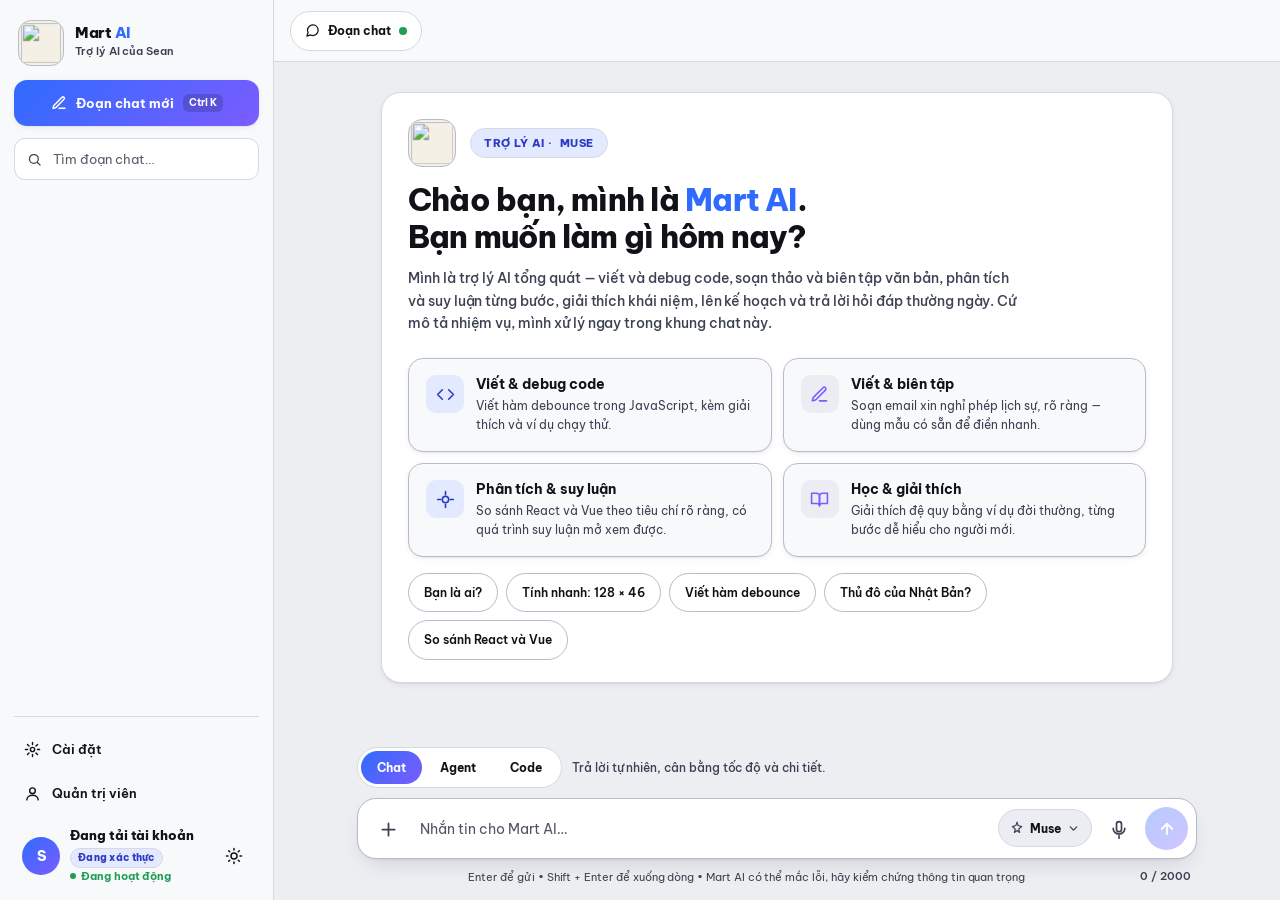
==== commit c9ca206e: "fix(ext): flatten extension zip root and enable server cdp docker runtime" ====
--- a/muse_router_engine/web/index.html
+++ b/muse_router_engine/web/index.html
@@ -4,7 +4,7 @@
 <meta charset="utf-8" />
 <meta name="viewport" content="width=device-width, initial-scale=1, viewport-fit=cover" />
 <meta name="color-scheme" content="light dark" />
-<link rel="icon" href="[data-uri]" />
+<link rel="icon" type="image/webp" href="/avatars/mart_mascot.webp" />
 <title>Mart AI — Trợ lý AI</title>
 <link rel="preconnect" href="https://fonts.googleapis.com" />
 <link rel="preconnect" href="https://fonts.gstatic.com" crossorigin />
@@ -154,6 +154,9 @@
 .msg{display:flex;gap:11px;animation:rise .3s ease both}
 @keyframes rise{from{opacity:0;transform:translateY(8px)}to{opacity:1;transform:none}}
 .msg .m-av{width:32px;height:32px;border-radius:9px;flex:none;display:grid;place-items:center;font-weight:900;font-size:13px}
+.ai-head{display:flex;align-items:center;gap:8px;font-size:12.5px;font-weight:700;color:var(--ink);margin-bottom:4px}
+.ai-head .m-av,.ai-head .mascot{width:28px;height:28px;border-radius:8px;flex:none}
+
 .msg.ai .m-av{background:var(--brand);color:var(--on-brand)}
 .msg.user{flex-direction:row-reverse}
 .msg.user .m-av{background:var(--surface-2);color:var(--ink);border:1px solid var(--line);border-radius:50%;font-size:12px}
@@ -502,7 +505,7 @@
 .chat-inner{max-width:820px;padding:30px 24px 22px;gap:26px}
 .welcome{background:var(--surface);border:1px solid var(--line);border-radius:20px;padding:26px 26px 22px;box-shadow:var(--shadow-sm);animation:rise .4s ease both}
 .welcome .w-top{margin-bottom:14px}
-.w-av{width:58px;height:58px;border-radius:16px;padding:3px}
+.w-av{width:48px;height:48px;border-radius:14px;padding:3px}
 .welcome h1{font-size:clamp(27px,3.4vw,36px)}
 .welcome .sugg{background:var(--surface-3)}
 .sugg{min-height:94px;border-radius:15px}
@@ -639,7 +642,7 @@
 .live-dots i{width:4.5px;height:4.5px;border-radius:50%;background:var(--brand);animation:blink 1.1s infinite}
 .live-dots i:nth-child(2){animation-delay:.15s}.live-dots i:nth-child(3){animation-delay:.3s}
 /* Thẻ trạng thái gọn, không nhúng video nặng vào ứng dụng */
-.work-stage{width:56px;height:56px;flex:none;border-radius:18px;overflow:hidden;border:1px solid var(--line-strong);box-shadow:var(--shadow-md);background:#F4F0E6}
+.work-stage{width:42px;height:42px;flex:none;border-radius:12px;overflow:hidden;border:1px solid var(--line-strong);box-shadow:var(--shadow-md);background:#F4F0E6}
 .work-avatar{width:100%;height:100%;object-fit:cover;display:block}
 .work-card{background:var(--surface);border:1px solid var(--line-strong);box-shadow:var(--shadow-sm);border-radius:6px 16px 16px 16px;padding:13px 16px;min-width:min(320px,72vw)}
 .work-status{display:flex;align-items:center;font-size:15px;font-weight:800;color:var(--ink)}
@@ -647,7 +650,7 @@
 .work-bar{height:5px;border-radius:99px;background:var(--surface-2);overflow:hidden;margin-top:11px;position:relative}
 .work-bar i{position:absolute;top:0;left:0;height:100%;width:36%;border-radius:99px;background:var(--grad);animation:workSlide 1.1s ease-in-out infinite alternate}
 @keyframes workSlide{from{transform:translateX(-24%)}to{transform:translateX(268%)}}
-@media (max-width:760px){.work-stage{width:48px;height:48px;border-radius:12px}.work-card{min-width:0}}
+@media (max-width:760px){.work-stage{width:36px;height:36px;border-radius:10px}.work-card{min-width:0}}
 @media (prefers-reduced-motion: reduce){
   .mascot img,.msg.ai.is-live .m-av,.m-av.celebrate,.work-bar i,.live-dots i,body.is-thinking .dotlive,body.is-working .dotlive{animation:none!important}
 }
@@ -686,7 +689,7 @@
 .top-work-label .live-dots i{background:var(--brand)}
 body.is-thinking .top-work-label,body.is-working .top-work-label{display:inline-flex}
 /* Thẻ trạng thái chat gọn để chừa chỗ cho nội dung */
-.work-stage{width:56px;height:56px;border-radius:14px;position:relative;border:2px solid var(--brand);box-shadow:0 0 0 5px var(--brand-soft),var(--shadow-md)}
+.work-stage{width:42px;height:42px;border-radius:12px;position:relative;border:2px solid var(--brand);box-shadow:0 0 0 3px var(--brand-soft),var(--shadow-md)}
 .work-live-badge{position:absolute;left:50%;bottom:9px;transform:translateX(-50%);z-index:2;display:flex;align-items:center;gap:6px;background:rgba(9,13,22,.85);color:#fff;font-size:10.5px;font-weight:800;letter-spacing:.07em;padding:5px 10px;border-radius:999px;white-space:nowrap}
 .work-live-badge .bw-pulse{background:#34D399;width:7px;height:7px}
 .work-badge{display:inline-flex;align-items:center;gap:7px;background:var(--grad);color:#fff;font-size:11px;font-weight:800;letter-spacing:.07em;padding:5px 11px;border-radius:999px;margin-bottom:9px}
@@ -708,7 +711,7 @@
 .msg.ai.is-live .bubble{border-color:var(--brand);animation:bubblePulse 1.2s ease-in-out infinite}
 @keyframes bubblePulse{0%,100%{box-shadow:0 0 0 0 var(--brand-soft),var(--shadow-sm)}50%{box-shadow:0 0 0 5px var(--brand-soft),var(--shadow-sm)}}
 @media (max-width:760px){
-  .work-stage{width:48px;height:48px;border-radius:12px}
+  .work-stage{width:36px;height:36px;border-radius:10px}
   .work-card{min-width:0}
   .brand-progress{width:128px}
 }
@@ -1099,7 +1102,7 @@
   <!-- LEFT -->
   <aside class="sidebar" id="sidebar" aria-label="Danh sách đoạn chat">
     <div class="brand">
-      <div class="brand-mark" aria-hidden="true"><span class="mascot"><img src="[data-uri]" alt="" draggable="false"/></span><span class="logo-ring"></span><span class="logo-work-badge"><i></i><i></i><i></i></span></div>
+      <div class="brand-mark" aria-hidden="true"><span class="mascot"><img src="/avatars/mart_mascot.webp" alt="" draggable="false"/></span><span class="logo-ring"></span><span class="logo-work-badge"><i></i><i></i><i></i></span></div>
       <div class="brand-txt">
         <div class="brand-name">Mart <em>AI</em></div>
         <div class="brand-sub">Trợ lý AI của Sean</div>
@@ -1167,7 +1170,7 @@
         <div id="welcome">
           <div class="welcome">
             <div class="w-top">
-              <div class="w-av" aria-hidden="true"><span class="mascot"><img src="[data-uri]" alt="" draggable="false"/></span><span class="logo-ring"></span><span class="logo-work-badge"><i></i><i></i><i></i></span></div>
+              <div class="w-av" aria-hidden="true"><span class="mascot"><img src="/avatars/mart_mascot.webp" alt="" draggable="false"/></span><span class="logo-ring"></span><span class="logo-work-badge"><i></i><i></i><i></i></span></div>
               <span class="w-pill">Trợ lý AI · <span id="welcomeModel">Muse</span></span>
             </div>
             <h1>Chào bạn, mình là <span class="hl">Mart AI</span>.<br/>Bạn muốn làm gì hôm nay?</h1>
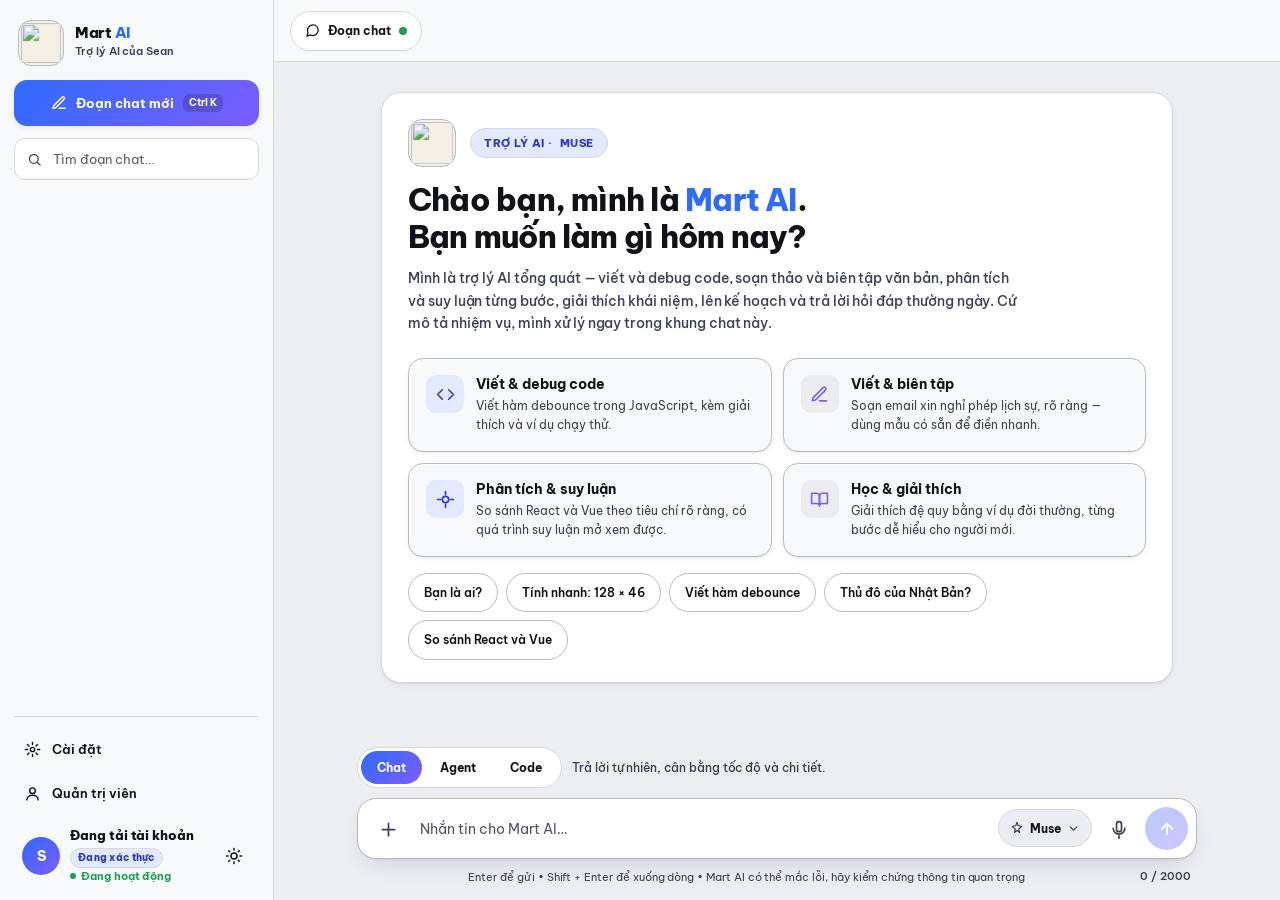
==== commit b5a51b2b: "feat(pool): standalone web login via virtual server browser and continuous session keep-alive" ====
--- a/muse_router_engine/web/index.html
+++ b/muse_router_engine/web/index.html
@@ -1300,16 +1300,32 @@
         <div class="admin-card">
           <div style="font-weight:800;font-size:15px">Cắm thêm tài khoản vào Pool</div>
           <p class="admin-sec-d" style="margin-top:4px">Dán Cookie / Link Callback hoặc API Key — hệ thống tự xác thực với muse.ai rồi mới cho vào Pool. Dán nhiều dòng để nhập hàng loạt nhiều tài khoản cùng lúc.</p>
-          <div style="margin-top:12px;padding:14px;border:1px solid #c7d2fe;border-radius:12px;background:#f5f7ff">
-            <div style="font-weight:800;font-size:14px">Bắt phiên đăng nhập Muse.ai bằng Chrome</div>
-            <p class="admin-sec-d" style="margin:5px 0 10px">Dùng tiện ích Mart AI để lấy phiên Muse.ai đang đăng nhập trong Chrome và thêm/cập nhật tài khoản trong Pool.</p>
+          
+          <!-- Lựa chọn 1: Đăng nhập trực tiếp trên Server (0 cần tiện ích, hỗ trợ cả điện thoại) -->
+          <div style="margin-top:12px;padding:16px;border:1.5px solid #3b82f6;border-radius:14px;background:#eff6ff">
+            <div style="display:flex;align-items:center;justify-content:space-between;flex-wrap:wrap;gap:10px">
+              <div>
+                <div style="font-weight:800;font-size:14.5px;color:#1e40af;display:flex;align-items:center;gap:6px">
+                  <span style="display:inline-block;width:9px;height:9px;border-radius:50%;background:#10b981"></span>
+                  🌐 Đăng nhập Muse.ai trực tiếp trên Server (Không cần cài tiện ích)
+                </div>
+                <p class="admin-sec-d" style="margin:4px 0 0;color:#3b82f6;font-size:12.5px">Mở màn hình ảo trực tiếp trên trình duyệt (hoạt động 100% trên điện thoại, máy tính bảng &amp; PC). Server tự động thu nhận phiên, mã hóa và giữ sống 24/7.</p>
+              </div>
+              <button type="button" class="btn-solid" id="btnOpenServerLoginModal" style="padding:9px 18px;font-size:13.5px;cursor:pointer;white-space:nowrap">Mở đăng nhập Server</button>
+            </div>
+          </div>
+
+          <!-- Lựa chọn 2: Bắt phiên qua Chrome Extension (Tuỳ chọn phụ trợ) -->
+          <div style="margin-top:10px;padding:14px;border:1px solid #c7d2fe;border-radius:12px;background:#f5f7ff">
+            <div style="font-weight:800;font-size:13.5px;color:var(--ink)">Cách 2: Bắt phiên bằng Chrome Extension (Tuỳ chọn cho máy tính)</div>
+            <p class="admin-sec-d" style="margin:4px 0 8px">Nếu bạn đang dùng máy tính cá nhân và đã đăng nhập sẵn tab Muse.ai, bạn có thể bấm bắt phiên nhanh.</p>
             <div style="display:flex;gap:9px;flex-wrap:wrap;align-items:center">
               <button type="button" class="btn-admin-solid" id="btnCaptureMuseChrome">Đăng nhập &amp; bắt phiên bằng Chrome</button>
               <a class="btn-admin-ghost" href="/api/accounts/extension.zip" download>Tải tiện ích Chrome</a>
               <span id="chromeCaptureStatus" role="status" aria-live="polite" style="font-size:12px;color:var(--ink-2)"></span>
             </div>
-            <details style="margin-top:10px;font-size:12px;color:var(--ink-2)">
-              <summary style="cursor:pointer;font-weight:700">Cách cài tiện ích (chỉ cần làm một lần)</summary>
+            <details style="margin-top:8px;font-size:12px;color:var(--ink-2)">
+              <summary style="cursor:pointer;font-weight:700">Hướng dẫn cài tiện ích</summary>
               <ol style="margin:7px 0 0;padding-left:20px;line-height:1.7">
                 <li>Tải và giải nén tiện ích Chrome.</li>
                 <li>Mở <b>chrome://extensions</b>, bật <b>Developer mode</b>.</li>
@@ -1475,6 +1491,37 @@
   </div>
 </div>
 
+<!-- Modal Cửa sổ ảo đăng nhập Muse.ai trên Server (0 Tiện ích) -->
+<div class="modal-wrap" id="serverLoginModal" role="dialog" aria-modal="true" aria-label="Đăng nhập Muse.ai trên Server">
+  <div class="modal-bg" id="closeServerLoginBg"></div>
+  <div class="modal" style="width:min(860px,100%);padding:20px;max-height:94dvh;display:flex;flex-direction:column;gap:12px">
+    <div style="display:flex;align-items:center;justify-content:space-between;border-bottom:1px solid var(--line);padding-bottom:10px">
+      <div style="display:flex;align-items:center;gap:8px">
+        <span style="display:inline-block;width:10px;height:10px;border-radius:50%;background:#10b981"></span>
+        <span style="font-weight:800;font-size:16px">Cửa sổ ảo đăng nhập Muse.ai trên Server</span>
+      </div>
+      <button type="button" class="btn-ghost" id="btnCloseServerLogin" style="padding:6px 14px;font-size:13px;flex:none">Đóng</button>
+    </div>
+    <div style="font-size:13px;color:var(--ink-2);line-height:1.5">
+      Màn hình trình duyệt Chromium chạy ngầm trên Server. Bạn có thể <b>nhấp chuột và gõ phím trực tiếp vào khung dưới</b> để đăng nhập Muse.ai. Khi đăng nhập thành công, Server sẽ tự động lưu phiên vào Pool!
+    </div>
+    <div id="remoteBrowserViewport" style="position:relative;background:#0f172a;border-radius:10px;overflow:hidden;min-height:360px;max-height:56dvh;display:flex;align-items:center;justify-content:center;cursor:crosshair">
+      <div id="remoteBrowserLoading" style="color:#94a3b8;font-size:14px;font-weight:600;display:flex;flex-direction:column;align-items:center;gap:10px">
+        <svg width="28" height="28" viewBox="0 0 24 24" fill="none" stroke="currentColor" stroke-width="2.5"><path d="M21 12a9 9 0 1 1-6.219-8.56"/></svg>
+        <span>Đang khởi động trình duyệt Chromium trên Server...</span>
+      </div>
+      <img id="remoteBrowserImg" style="display:none;width:100%;height:auto;object-fit:contain;user-select:none;-webkit-user-drag:none" alt="Remote Screen" />
+    </div>
+    <div style="display:flex;align-items:center;justify-content:space-between;flex-wrap:wrap;gap:8px;padding-top:6px">
+      <div style="display:flex;gap:8px;align-items:center">
+        <input type="text" id="remoteBrowserTextInput" placeholder="Gõ văn bản / mật khẩu vào đây rồi bấm Gửi..." style="padding:8px 12px;border:1px solid var(--line);border-radius:8px;font-size:13px;width:280px" />
+        <button type="button" class="btn-solid" id="btnSendRemoteText" style="padding:8px 14px;font-size:13px">Gửi phím</button>
+      </div>
+      <div style="font-size:12px;font-weight:600;color:var(--ink-2)" id="remoteLoginStatusText">Trạng thái: Đang kết nối</div>
+    </div>
+  </div>
+</div>
+
 <div class="scrim" id="scrim"></div>
 <div class="toast" id="toast" role="status"></div>
 
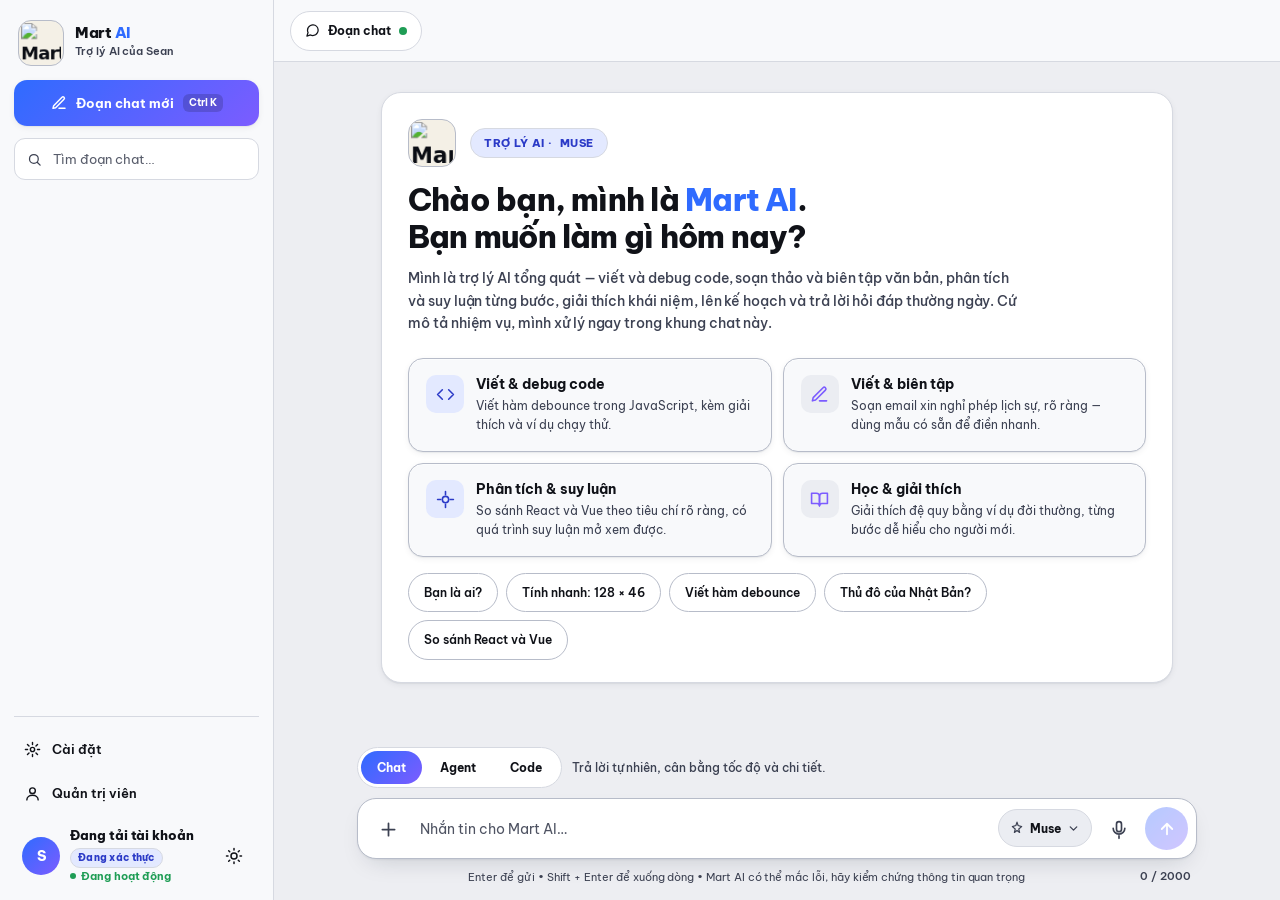
==== commit a6a51fe1: "fix: khac phuc triet de loi logo vo bang mime type webp va onerror fallback" ====
--- a/muse_router_engine/web/index.html
+++ b/muse_router_engine/web/index.html
@@ -1102,7 +1102,7 @@
   <!-- LEFT -->
   <aside class="sidebar" id="sidebar" aria-label="Danh sách đoạn chat">
     <div class="brand">
-      <div class="brand-mark" aria-hidden="true"><span class="mascot"><img src="/avatars/mart_mascot.webp" alt="" draggable="false"/></span><span class="logo-ring"></span><span class="logo-work-badge"><i></i><i></i><i></i></span></div>
+      <div class="brand-mark" aria-hidden="true"><span class="mascot"><img src="/avatars/mart_mascot.webp" onerror="this.onerror=null;this.src='/avatars/mart_cat.png';" alt="Mart AI" draggable="false"/></span><span class="logo-ring"></span><span class="logo-work-badge"><i></i><i></i><i></i></span></div>
       <div class="brand-txt">
         <div class="brand-name">Mart <em>AI</em></div>
         <div class="brand-sub">Trợ lý AI của Sean</div>
@@ -1170,7 +1170,7 @@
         <div id="welcome">
           <div class="welcome">
             <div class="w-top">
-              <div class="w-av" aria-hidden="true"><span class="mascot"><img src="/avatars/mart_mascot.webp" alt="" draggable="false"/></span><span class="logo-ring"></span><span class="logo-work-badge"><i></i><i></i><i></i></span></div>
+              <div class="w-av" aria-hidden="true"><span class="mascot"><img src="/avatars/mart_mascot.webp" onerror="this.onerror=null;this.src='/avatars/mart_cat.png';" alt="Mart AI" draggable="false"/></span><span class="logo-ring"></span><span class="logo-work-badge"><i></i><i></i><i></i></span></div>
               <span class="w-pill">Trợ lý AI · <span id="welcomeModel">Muse</span></span>
             </div>
             <h1>Chào bạn, mình là <span class="hl">Mart AI</span>.<br/>Bạn muốn làm gì hôm nay?</h1>
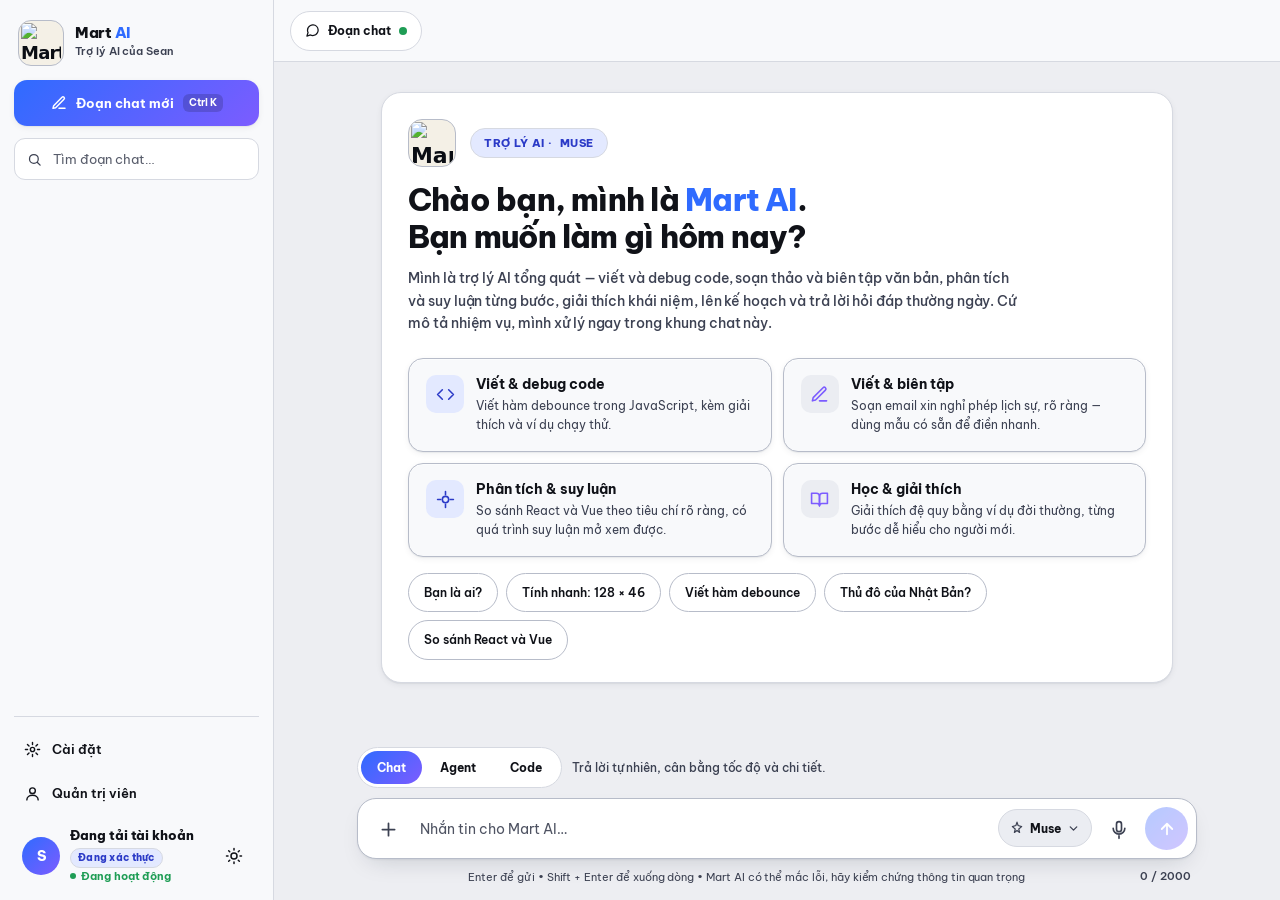
==== commit e053dfcb: "feat: mo tu dong modal cai-dat qua url, toi uu mobile responsive va l1 precompression js" ====
--- a/muse_router_engine/web/index.html
+++ b/muse_router_engine/web/index.html
@@ -1513,11 +1513,11 @@
       <img id="remoteBrowserImg" style="display:none;width:100%;height:auto;object-fit:contain;user-select:none;-webkit-user-drag:none" alt="Remote Screen" />
     </div>
     <div style="display:flex;align-items:center;justify-content:space-between;flex-wrap:wrap;gap:8px;padding-top:6px">
-      <div style="display:flex;gap:8px;align-items:center">
-        <input type="text" id="remoteBrowserTextInput" placeholder="Gõ văn bản / mật khẩu vào đây rồi bấm Gửi..." style="padding:8px 12px;border:1px solid var(--line);border-radius:8px;font-size:13px;width:280px" />
-        <button type="button" class="btn-solid" id="btnSendRemoteText" style="padding:8px 14px;font-size:13px">Gửi phím</button>
+      <div style="display:flex;gap:8px;align-items:center;flex:1;min-width:0;flex-wrap:wrap">
+        <input type="text" id="remoteBrowserTextInput" placeholder="Gõ văn bản / mật khẩu vào đây rồi bấm Gửi..." style="padding:9px 12px;border:1px solid var(--line);border-radius:8px;font-size:16px;flex:1;min-width:180px;width:auto" />
+        <button type="button" class="btn-solid" id="btnSendRemoteText" style="padding:9px 16px;font-size:14px;min-height:42px;flex:none">Gửi phím</button>
       </div>
-      <div style="font-size:12px;font-weight:600;color:var(--ink-2)" id="remoteLoginStatusText">Trạng thái: Đang kết nối</div>
+      <div style="font-size:12px;font-weight:600;color:var(--ink-2);flex:none" id="remoteLoginStatusText">Trạng thái: Đang kết nối</div>
     </div>
   </div>
 </div>
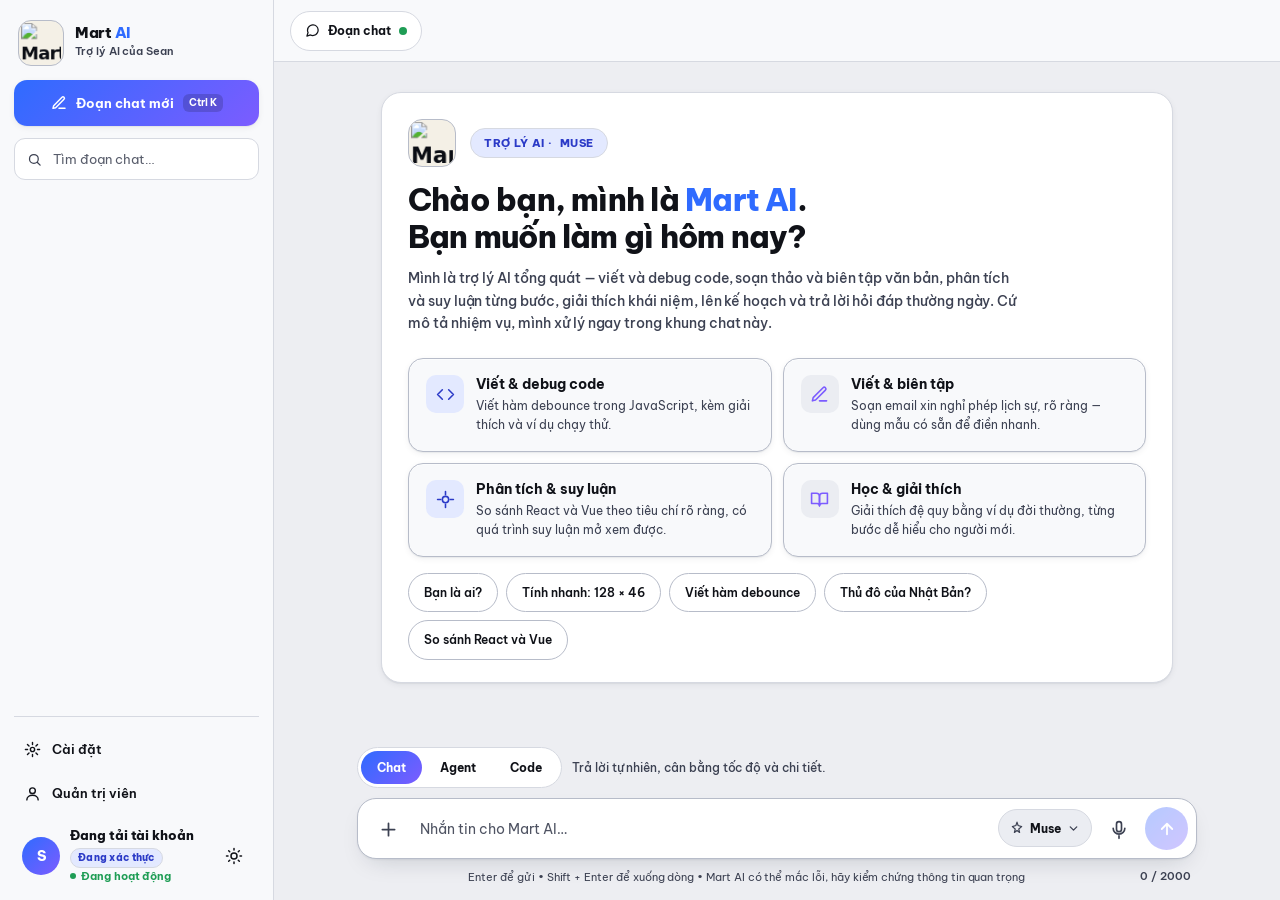
==== commit cc9330b0: "fix: sua loi double gzip gay hong file js va danh dau version cache buoc tai lai" ====
--- a/muse_router_engine/web/index.html
+++ b/muse_router_engine/web/index.html
@@ -1525,6 +1525,6 @@
 <div class="scrim" id="scrim"></div>
 <div class="toast" id="toast" role="status"></div>
 
-<script src="/mart_preview.js" defer></script>
+<script src="/mart_preview.js?v=20261106_02" defer></script>
 </body>
 </html>
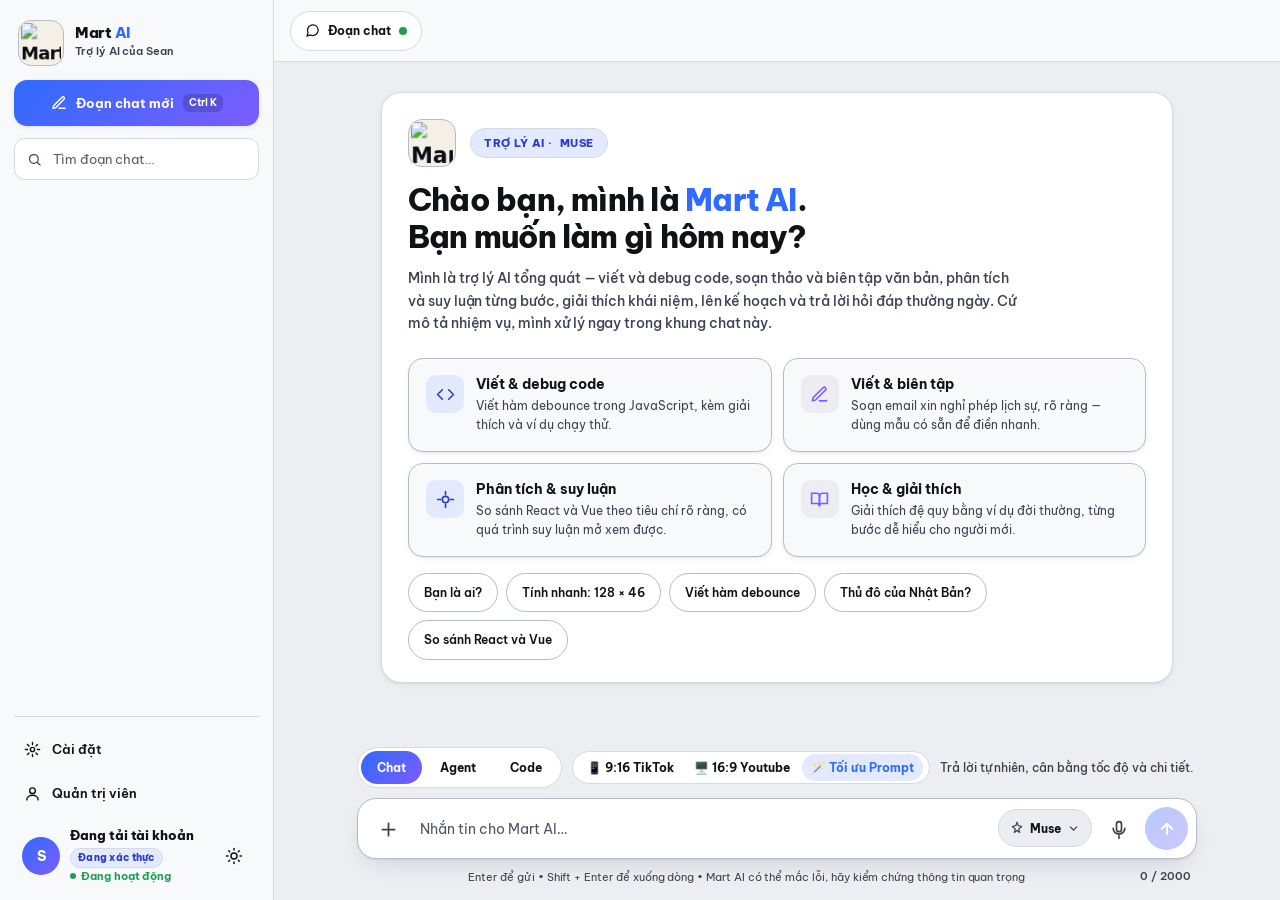
==== commit 109ffe20: "feat(studio): upgrade all-in-one studio with 1-click xampp publish, video player and live sandbox" ====
--- a/muse_router_engine/web/index.html
+++ b/muse_router_engine/web/index.html
@@ -1219,6 +1219,11 @@
             <button type="button" data-mode="agent">Agent</button>
             <button type="button" data-mode="code">Code</button>
           </div>
+          <div style="display:inline-flex;align-items:center;gap:4px;background:var(--surface);border:1px solid var(--line);border-radius:999px;padding:2px 6px">
+            <button type="button" id="btnQuickTikTok" style="padding:4px 8px;font-size:12px;font-weight:700;border-radius:999px;color:var(--ink)" title="Chèn yêu cầu tỷ lệ dọc TikTok/Shorts">📱 9:16 TikTok</button>
+            <button type="button" id="btnQuickYoutube" style="padding:4px 8px;font-size:12px;font-weight:700;border-radius:999px;color:var(--ink)" title="Chèn yêu cầu tỷ lệ ngang Youtube 4K">🖥️ 16:9 Youtube</button>
+            <button type="button" id="btnEnhancePrompt" style="padding:4px 9px;font-size:12px;font-weight:700;border-radius:999px;background:var(--brand-soft);color:var(--brand)" title="Tự động tối ưu mô tả prompt sắc nét, cinematic">🪄 Tối ưu Prompt</button>
+          </div>
           <span class="mode-hint" id="modeHint">Trả lời tự nhiên, cân bằng tốc độ và chi tiết.</span>
         </div>
         <div class="attach-menu" id="attachMenu" role="menu">
@@ -1525,6 +1530,34 @@
 <div class="scrim" id="scrim"></div>
 <div class="toast" id="toast" role="status"></div>
 
-<script src="/mart_preview.js?v=20261106_02" defer></script>
+<!-- Modal Xem trước Giao diện Web (Live Sandbox) & Xuất bản XAMPP -->
+<div class="modal-wrap" id="liveWebPreviewModal" role="dialog" aria-modal="true" aria-label="Xem trước Web">
+  <div class="modal-bg" id="closeLiveWebPreviewBg"></div>
+  <div class="modal" style="width:min(1100px,96vw);padding:16px;height:92dvh;display:flex;flex-direction:column;gap:10px">
+    <div style="display:flex;align-items:center;justify-content:space-between;border-bottom:1px solid var(--line);padding-bottom:10px;flex-wrap:wrap;gap:8px">
+      <div style="display:flex;align-items:center;gap:10px">
+        <span style="font-weight:800;font-size:16px;display:flex;align-items:center;gap:6px">
+          <svg width="18" height="18" viewBox="0 0 24 24" fill="none" stroke="currentColor" stroke-width="2.2"><rect width="20" height="14" x="2" y="3" rx="2"/><line x1="8" x2="16" y1="21" y2="21"/><line x1="12" x2="12" y1="17" y2="21"/></svg>
+          Xem trước Giao diện Web
+        </span>
+        <div class="seg" id="previewDeviceSeg" style="display:flex;gap:3px;background:var(--surface-2);border-radius:8px;padding:2px">
+          <button type="button" class="on" data-device="100%" title="Máy tính">🖥️ Desktop</button>
+          <button type="button" data-device="768px" title="Máy tính bảng">📱 Tablet</button>
+          <button type="button" data-device="375px" title="Điện thoại">📲 Mobile</button>
+        </div>
+      </div>
+      <div style="display:flex;align-items:center;gap:8px">
+        <button type="button" class="btn-ghost" id="btnPreviewNewTab" title="Mở trong tab mới" style="padding:6px 12px;font-size:13px">🔗 Mở tab mới</button>
+        <button type="button" class="btn-solid" id="btnPreviewPublishHtdocs" style="background:#2563eb;color:#fff;padding:7px 14px;font-size:13px;border-radius:8px;font-weight:700" title="Xuất bản trực tiếp vào C:\xampp\htdocs">⚡ Xuất bản Apache</button>
+        <button type="button" class="btn-ghost" id="btnCloseLiveWebPreview" style="padding:6px 12px;font-size:13px">✖ Đóng</button>
+      </div>
+    </div>
+    <div id="previewFrameContainer" style="flex:1;background:#fff;border-radius:10px;border:1px solid var(--line);display:flex;justify-content:center;align-items:stretch;overflow:hidden">
+      <iframe id="liveWebPreviewIframe" sandbox="allow-scripts allow-forms allow-same-origin allow-modals" style="width:100%;height:100%;border:0;transition:width 0.25s ease"></iframe>
+    </div>
+  </div>
+</div>
+
+<script src="/mart_preview.js?v=20261107_01" defer></script>
 </body>
 </html>
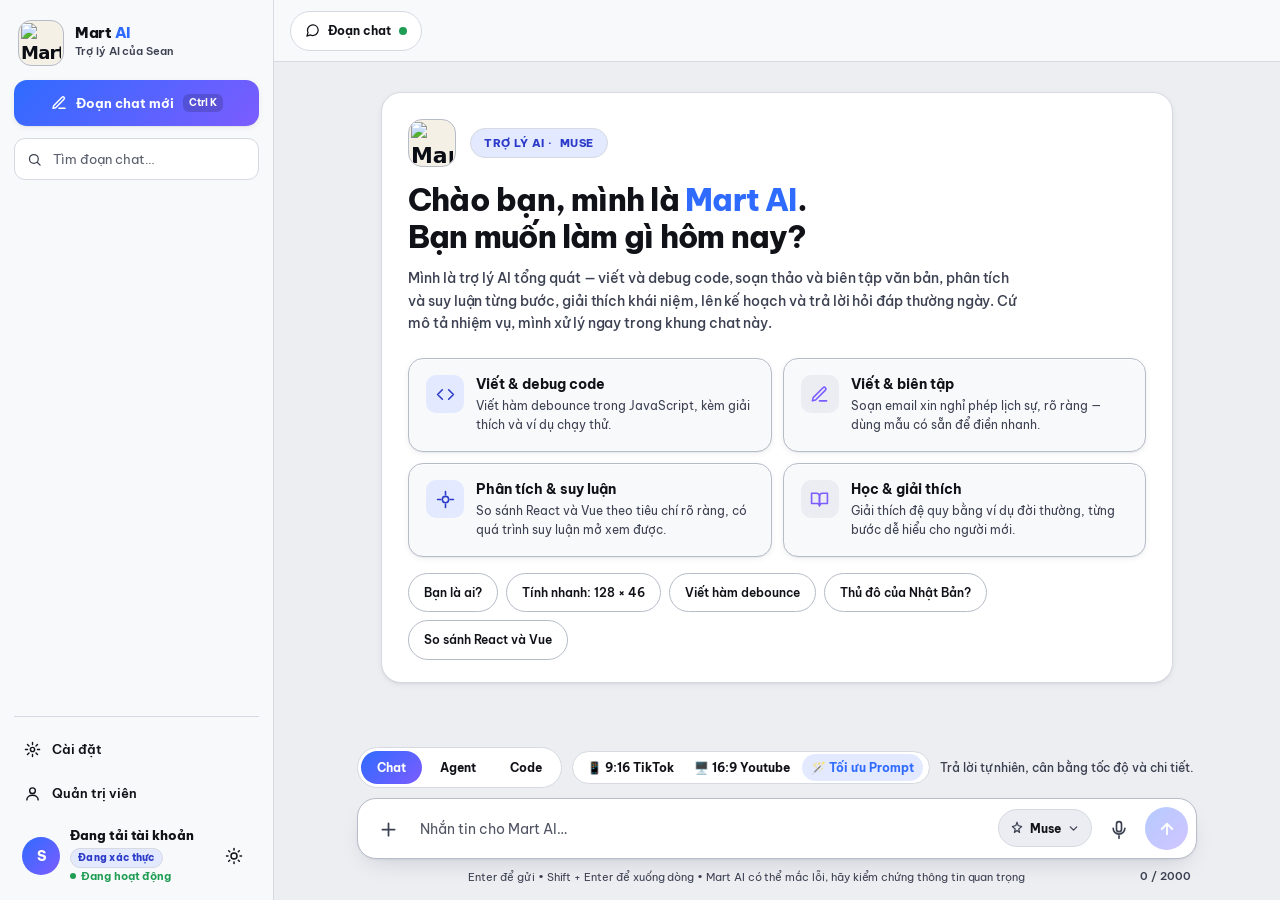
==== commit 7f9ec032: "feat: tinh nang tiep nhan phien muse.ai tu dong 100% qua trinh duyet that va don dep node loi" ====
--- a/muse_router_engine/web/index.html
+++ b/muse_router_engine/web/index.html
@@ -1320,24 +1320,16 @@
             </div>
           </div>
 
-          <!-- Lựa chọn 2: Bắt phiên qua Chrome Extension (Tuỳ chọn phụ trợ) -->
+          <!-- Lựa chọn 2: Tiếp nhận tự động bằng Chrome thật (1 Click không cần cài tiện ích) -->
           <div style="margin-top:10px;padding:14px;border:1px solid #c7d2fe;border-radius:12px;background:#f5f7ff">
-            <div style="font-weight:800;font-size:13.5px;color:var(--ink)">Cách 2: Bắt phiên bằng Chrome Extension (Tuỳ chọn cho máy tính)</div>
-            <p class="admin-sec-d" style="margin:4px 0 8px">Nếu bạn đang dùng máy tính cá nhân và đã đăng nhập sẵn tab Muse.ai, bạn có thể bấm bắt phiên nhanh.</p>
+            <div style="font-weight:800;font-size:13.5px;color:var(--ink)">⚡ Tiếp nhận tự động bằng Chrome máy thật (Không cần cài tiện ích)</div>
+            <p class="admin-sec-d" style="margin:4px 0 8px">Bấm nút bên dưới, hệ thống sẽ tự động bật cửa sổ Chrome thật trên máy tính của bạn. Bạn chỉ cần chọn tài khoản Google để đăng nhập, hệ thống sẽ <b>tự động thu nhận phiên, tự động lưu vào Pool và tự động đóng cửa sổ</b> trong 5 giây!</p>
             <div style="display:flex;gap:9px;flex-wrap:wrap;align-items:center">
-              <button type="button" class="btn-admin-solid" id="btnCaptureMuseChrome">Đăng nhập &amp; bắt phiên bằng Chrome</button>
-              <a class="btn-admin-ghost" href="/api/accounts/extension.zip" download>Tải tiện ích Chrome</a>
-              <span id="chromeCaptureStatus" role="status" aria-live="polite" style="font-size:12px;color:var(--ink-2)"></span>
+              <button type="button" class="btn-admin-solid" id="btnCaptureMuseChrome">🚀 Đăng nhập &amp; Bắt phiên Tự động bằng Chrome</button>
+              <button type="button" class="btn-admin-ghost" id="btnPurgeBroken" style="color:#ef4444;border-color:#fca5a5" title="Quét và xóa sạch các node bị lỗi mã hóa hoặc hết hạn">🧹 Dọn dẹp node lỗi</button>
+              <a class="btn-admin-ghost" href="/api/accounts/extension.zip" download>Tải tiện ích Chrome (tuỳ chọn)</a>
+              <span id="chromeCaptureStatus" role="status" aria-live="polite" style="font-size:12px;color:var(--ink-2);font-weight:600"></span>
             </div>
-            <details style="margin-top:8px;font-size:12px;color:var(--ink-2)">
-              <summary style="cursor:pointer;font-weight:700">Hướng dẫn cài tiện ích</summary>
-              <ol style="margin:7px 0 0;padding-left:20px;line-height:1.7">
-                <li>Tải và giải nén tiện ích Chrome.</li>
-                <li>Mở <b>chrome://extensions</b>, bật <b>Developer mode</b>.</li>
-                <li>Chọn <b>Load unpacked</b> và mở thư mục <b>mart_ai_extension</b> đã giải nén.</li>
-                <li>Quay lại đây, bấm bắt phiên và đăng nhập Muse.ai trong tab Chrome vừa mở.</li>
-              </ol>
-            </details>
           </div>
           <form id="addNodeForm" style="margin-top:12px">
             <div class="form-grid">
